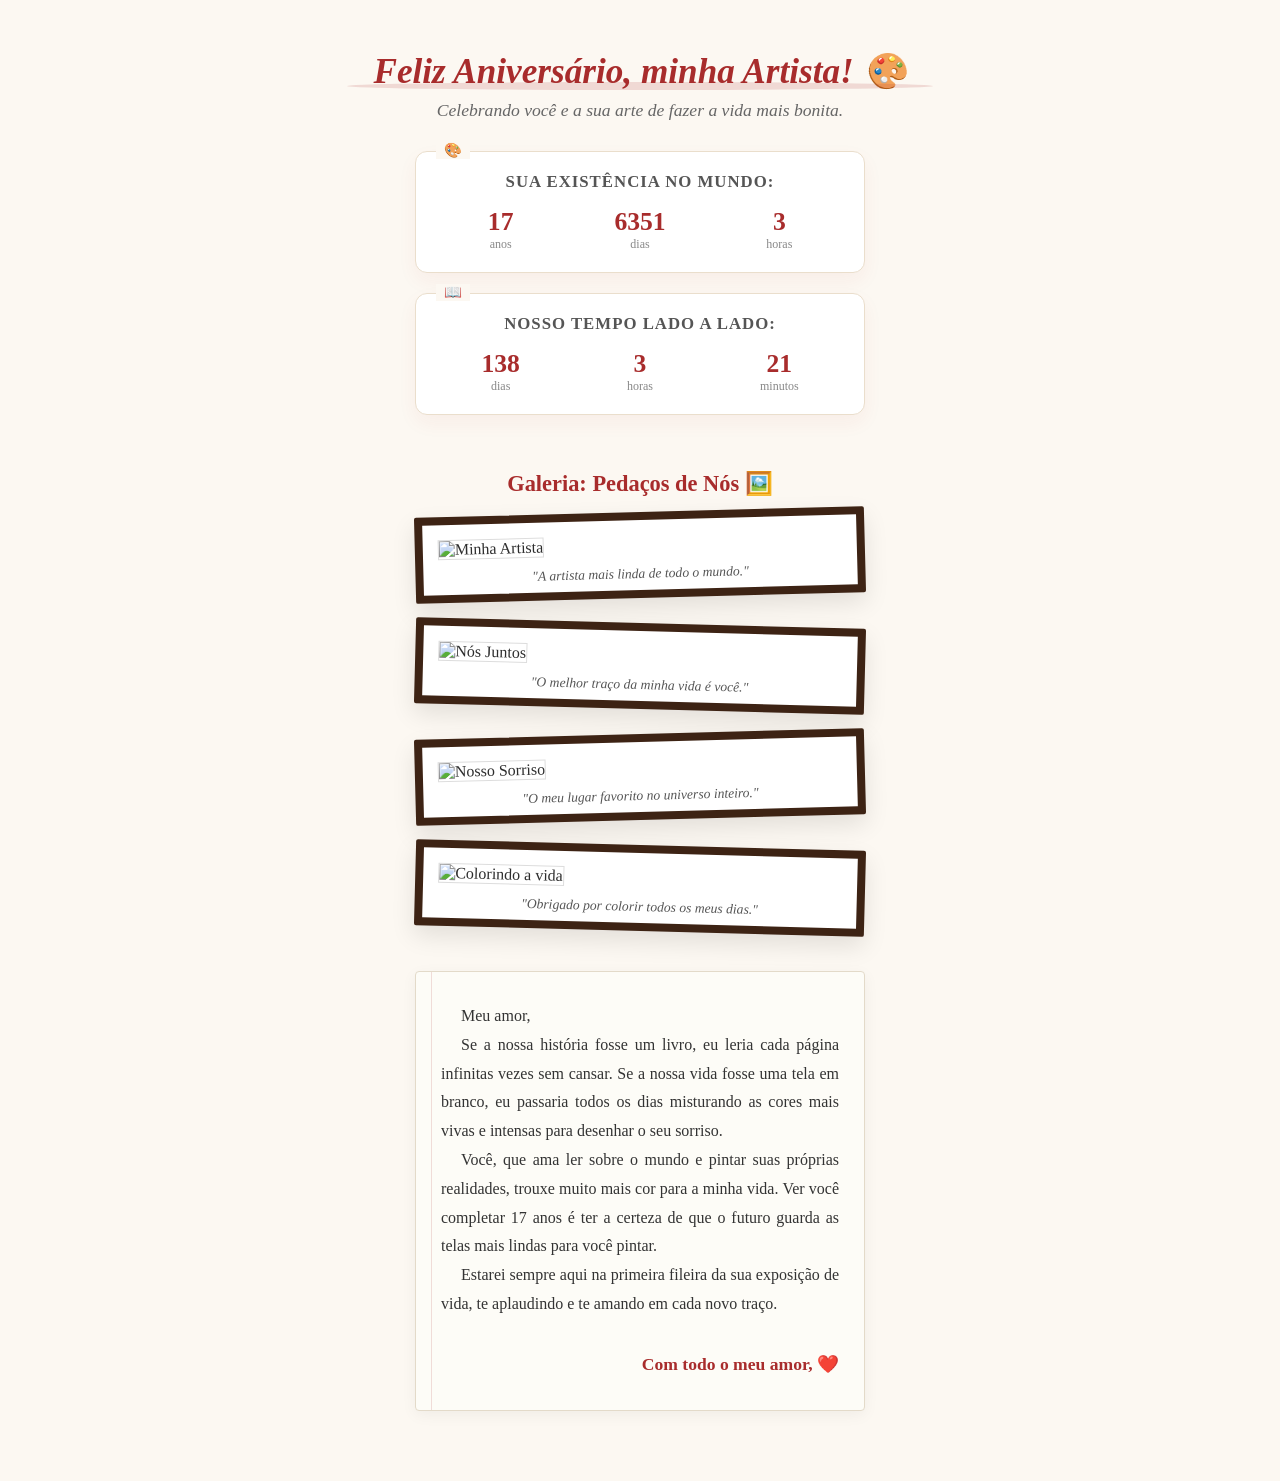
==== index.html @ 7b1e4403 "versao 00, so para base" ====
<!DOCTYPE html>
<html lang="pt-BR">
<head>
    <meta charset="UTF-8">
    <meta name="viewport" content="width=device-width, initial-scale=1.0">
    <title>Para Minha Artista Favorita ❤️</title>
    <link rel="stylesheet" href="style.css">
</head>
<body>

    <header>
        <h1>Feliz Aniversário, minha Artista! 🎨</h1>
        <p class="subtitulo">Celebrando você e a sua arte de fazer a vida mais bonita.</p>
    </header>

    <div class="painel-contadores">
        <div class="card-contador">
            <h3>Sua existência no mundo:</h3>
            <div class="valores-contador">
                <div class="unidade"><span class="numero" id="anos-vida">17</span><span class="legenda">Anos</span></div>
                <div class="unidade"><span class="numero" id="dias-vida">0</span><span class="legenda">Dias</span></div>
                <div class="unidade"><span class="numero" id="horas-vida">0</span><span class="legenda">Horas</span></div>
            </div>
        </div>

        <div class="card-contador namoro">
            <h3>Nosso tempo lado a lado:</h3>
            <div class="valores-contador">
                <div class="unidade"><span class="numero" id="tempo-namoro-dias">0</span><span class="legenda">Dias</span></div>
                <div class="unidade"><span class="numero" id="tempo-namoro-horas">0</span><span class="legenda">Horas</span></div>
                <div class="unidade"><span class="numero" id="tempo-namoro-min">0</span><span class="legenda">Minutos</span></div>
            </div>
        </div>
    </div>

    <h2 class="galeria-titulo">Galeria: Pedaços de Nós 🖼️</h2>
    <div class="exposicao">
        
        <div class="moldura">
            <img src="https://images.unsplash.com/photo-1513364776144-60967b0f800f?q=80&w=400" alt="Minha Artista">
            <div class="legenda-arte">"A artista mais linda de todo o mundo."</div>
        </div>

        <div class="moldura">
            <img src="https://images.unsplash.com/photo-1516979187457-637abb4f9353?q=80&w=400" alt="Nós Juntos">
            <div class="legenda-arte">"O melhor traço da minha vida é você."</div>
        </div>

        <div class="moldura">
            <img src="https://images.unsplash.com/photo-1494790108377-be9c29b29330?q=80&w=400" alt="Nosso Sorriso">
            <div class="legenda-arte">"O meu lugar favorito no universo inteiro."</div>
        </div>

        <div class="moldura">
            <img src="https://images.unsplash.com/photo-1460661419201-fd4cecdf8a8b?q=80&w=400" alt="Colorindo a vida">
            <div class="legenda-arte">"Obrigado por colorir todos os meus dias."</div>
        </div>

    </div>

    <div class="carta-livro">
        <p>Meu amor,</p>
        <p>Se a nossa história fosse um livro, eu leria cada página infinitas vezes sem cansar. Se a nossa vida fosse uma tela em branco, eu passaria todos os dias misturando as cores mais vivas e intensas para desenhar o seu sorriso.</p>
        <p>Você, que ama ler sobre o mundo e pintar suas próprias realidades, trouxe muito mais cor para a minha vida. Ver você completar 17 anos é ter a certeza de que o futuro guarda as telas mais lindas para você pintar.</p>
        <p>Estarei sempre aqui na primeira fileira da sua exposição de vida, te aplaudindo e te amando em cada novo traço.</p>
        <div class="assinatura">Com todo o meu amor, ❤️</div>
    </div>

    <script>
        // Defina as datas exatas
        const nascimento = new Date('2009-07-17T00:00:00');
        const inicioNamoro = new Date('2026-07-21T00:00:00'); // Data de início do namoro

        function calcularTudo() {
            const agora = new Date();

            // 1. Cálculo do tempo de vida dela
            const diferencaVidaMs = agora - nascimento;
            const anosVida = agora.getFullYear() - nascimento.getFullYear();
            const diasVida = Math.floor(diferencaVidaMs / (1000 * 60 * 60 * 24));
            const horasVida = Math.floor((diferencaVidaMs / (1000 * 60 * 60)) % 24);

            document.getElementById('anos-vida').innerText = anosVida;
            document.getElementById('dias-vida').innerText = diasVida;
            document.getElementById('horas-vida').innerText = horasVida;

            // 2. Cálculo do tempo de namoro
            const diferencaNamoroMs = agora - inicioNamoro;
            
            if (diferencaNamoroMs < 0) {
                // Se o site for aberto antes do dia 21/07, mostra contagem regressiva para o namoro começar!
                const diasFaltam = Math.ceil(Math.abs(diferencaNamoroMs) / (1000 * 60 * 60 * 24));
                document.getElementById('tempo-namoro-dias').innerText = diasFaltam;
                document.getElementById('tempo-namoro-horas').innerText = "0";
                document.getElementById('tempo-namoro-min').innerText = "0";
                document.querySelector('.card-contador.namoro h3').innerText = "Contagem para o início do Namoro: ";
            } else {
                const diasNamoro = Math.floor(diferencaNamoroMs / (1000 * 60 * 60 * 24));
                const horasNamoro = Math.floor((diferencaNamoroMs / (1000 * 60 * 60)) % 24);
                const minNamoro = Math.floor((diferencaNamoroMs / (1000 * 60)) % 60);

                document.getElementById('tempo-namoro-dias').innerText = diasNamoro;
                document.getElementById('tempo-namoro-horas').innerText = horasNamoro;
                document.getElementById('tempo-namoro-min').innerText = minNamoro;
            }
        }

        // Criador de corações flutuantes de fundo
        function criarCoracao() {
            const coracao = document.createElement('div');
            coracao.classList.add('coracao');
            coracao.innerText = Math.random() > 0.5 ? '❤️' : '🎨';
            coracao.style.left = Math.random() * 100 + 'vw';
            coracao.style.animationDuration = Math.random() * 3 + 4 + 's'; 
            coracao.style.fontSize = Math.random() * 15 + 15 + 'px'; 
            document.body.appendChild(coracao);

            setTimeout(() => {
                coracao.remove();
            }, 6000);
        }

        setInterval(calcularTudo, 1000);
        setInterval(criarCoracao, 1500);
        calcularTudo();
    </script>
</body>
</html>
---- style.css ----
:root {
    --cor-fundo: #fcf8f2; /* Tom creme, imitando papel ou tela de pintura */
    --vermelho-amor: #a82c2c; /* Vermelho escuro/elegante */
    --vermelho-claro: #f5e6e6;
    --grafite: #2d2d2d;
    --dourado-detalhe: #d4af37;
}

* {
    margin: 0;
    padding: 0;
    box-sizing: border-box;
    font-family: 'Georgia', serif; /* Estética de romance clássico */
}

body {
    background-color: var(--cor-fundo);
    color: var(--grafite);
    padding: 20px;
    display: flex;
    flex-direction: column;
    align-items: center;
    overflow-x: hidden;
}

/* Efeito de Pincelada e Título */
header {
    margin: 30px 0;
    text-align: center;
    position: relative;
}

header h1 {
    color: var(--vermelho-amor);
    font-size: 2.2rem;
    font-style: italic;
    margin-bottom: 8px;
    position: relative;
    display: inline-block;
}

header h1::after {
    content: '';
    display: block;
    width: 110%;
    height: 8px;
    background: var(--vermelho-amor);
    opacity: 0.15;
    position: absolute;
    bottom: 2px;
    left: -5%;
    border-radius: 50%;
}

.subtitulo {
    font-size: 1.1rem;
    color: #666;
    font-style: italic;
}

/* Painel de Contadores */
.painel-contadores {
    display: flex;
    flex-direction: column;
    gap: 20px;
    width: 100%;
    max-width: 450px;
    margin-bottom: 30px;
}

.card-contador {
    background: #ffffff;
    border: 1px solid #eadecc;
    border-radius: 12px;
    padding: 20px;
    box-shadow: 0 8px 20px rgba(168, 44, 44, 0.05);
    text-align: center;
    position: relative;
}

.card-contador::before {
    content: '🎨';
    position: absolute;
    top: -10px;
    left: 20px;
    background: var(--cor-fundo);
    padding: 0 8px;
    font-size: 0.9rem;
}

.card-contador.namoro::before {
    content: '📖';
}

.card-contador h3 {
    font-size: 1.05rem;
    color: #555;
    margin-bottom: 15px;
    text-transform: uppercase;
    letter-spacing: 1px;
}

.valores-contador {
    display: grid;
    grid-template-columns: repeat(3, 1fr);
    gap: 10px;
}

.unidade {
    display: flex;
    flex-direction: column;
}

.numero {
    font-size: 1.6rem;
    font-weight: bold;
    color: var(--vermelho-amor);
}

.legenda {
    font-size: 0.75rem;
    color: #888;
    text-transform: lowercase;
}

/* Galeria de Fotos - Exposição de Arte */
.galeria-titulo {
    color: var(--vermelho-amor);
    font-size: 1.4rem;
    margin: 25px 0 15px 0;
    text-align: center;
}

.exposicao {
    display: flex;
    flex-direction: column;
    gap: 25px;
    width: 100%;
    max-width: 450px;
    margin-bottom: 40px;
}

/* Moldura Estilo Quadro */
.moldura {
    background: #ffffff;
    padding: 15px 15px 35px 15px;
    border-radius: 2px;
    box-shadow: 0 10px 25px rgba(0,0,0,0.1);
    border: 8px solid #3d2314; /* Moldura simulando madeira rústica */
    position: relative;
    transition: transform 0.3s ease-in-out;
}

/* Efeito de leve rotação para parecer quadros reais pendurados */
.moldura:nth-child(odd) {
    transform: rotate(-1.5deg);
}

.moldura:nth-child(even) {
    transform: rotate(1.5deg);
}

.moldura:hover {
    transform: scale(1.03) rotate(0deg);
    z-index: 10;
}

.moldura img {
    width: 100%;
    height: 280px;
    object-fit: cover; /* Faz a foto se adaptar sem distorcer */
    border: 1px solid #ddd;
}

.moldura .legenda-arte {
    position: absolute;
    bottom: 8px;
    left: 0;
    right: 0;
    text-align: center;
    font-size: 0.85rem;
    font-style: italic;
    color: #555;
}

/* Carta Estilo Página de Livro Antigo */
.carta-livro {
    background: #fdfcf7;
    border: 1px solid #e3dac9;
    border-radius: 4px;
    padding: 30px 25px;
    max-width: 450px;
    box-shadow: 0 4px 15px rgba(0,0,0,0.05);
    line-height: 1.8;
    margin-bottom: 50px;
    position: relative;
}

.carta-livro::after {
    content: '';
    position: absolute;
    top: 0; bottom: 0; left: 15px;
    width: 1px;
    background: rgba(168, 44, 44, 0.15); /* Margem vertical de folha pautada */
}

.carta-livro p {
    text-indent: 20px;
    font-size: 1rem;
    color: #333;
    text-align: justify;
}

.assinatura {
    margin-top: 30px;
    text-align: right;
    font-weight: bold;
    color: var(--vermelho-amor);
    font-size: 1.1rem;
}

/* Elementos flutuantes de fundo */
.coracao {
    position: fixed;
    color: rgba(168, 44, 44, 0.12);
    font-size: 1.5rem;
    pointer-events: none;
    z-index: -1;
    animation: flutuar 6s infinite linear;
}

@keyframes flutuar {
    0% { transform: translateY(100vh) rotate(0deg); opacity: 0; }
    10% { opacity: 1; }
    90% { opacity: 1; }
    100% { transform: translateY(-10vh) rotate(360deg); opacity: 0; }
}
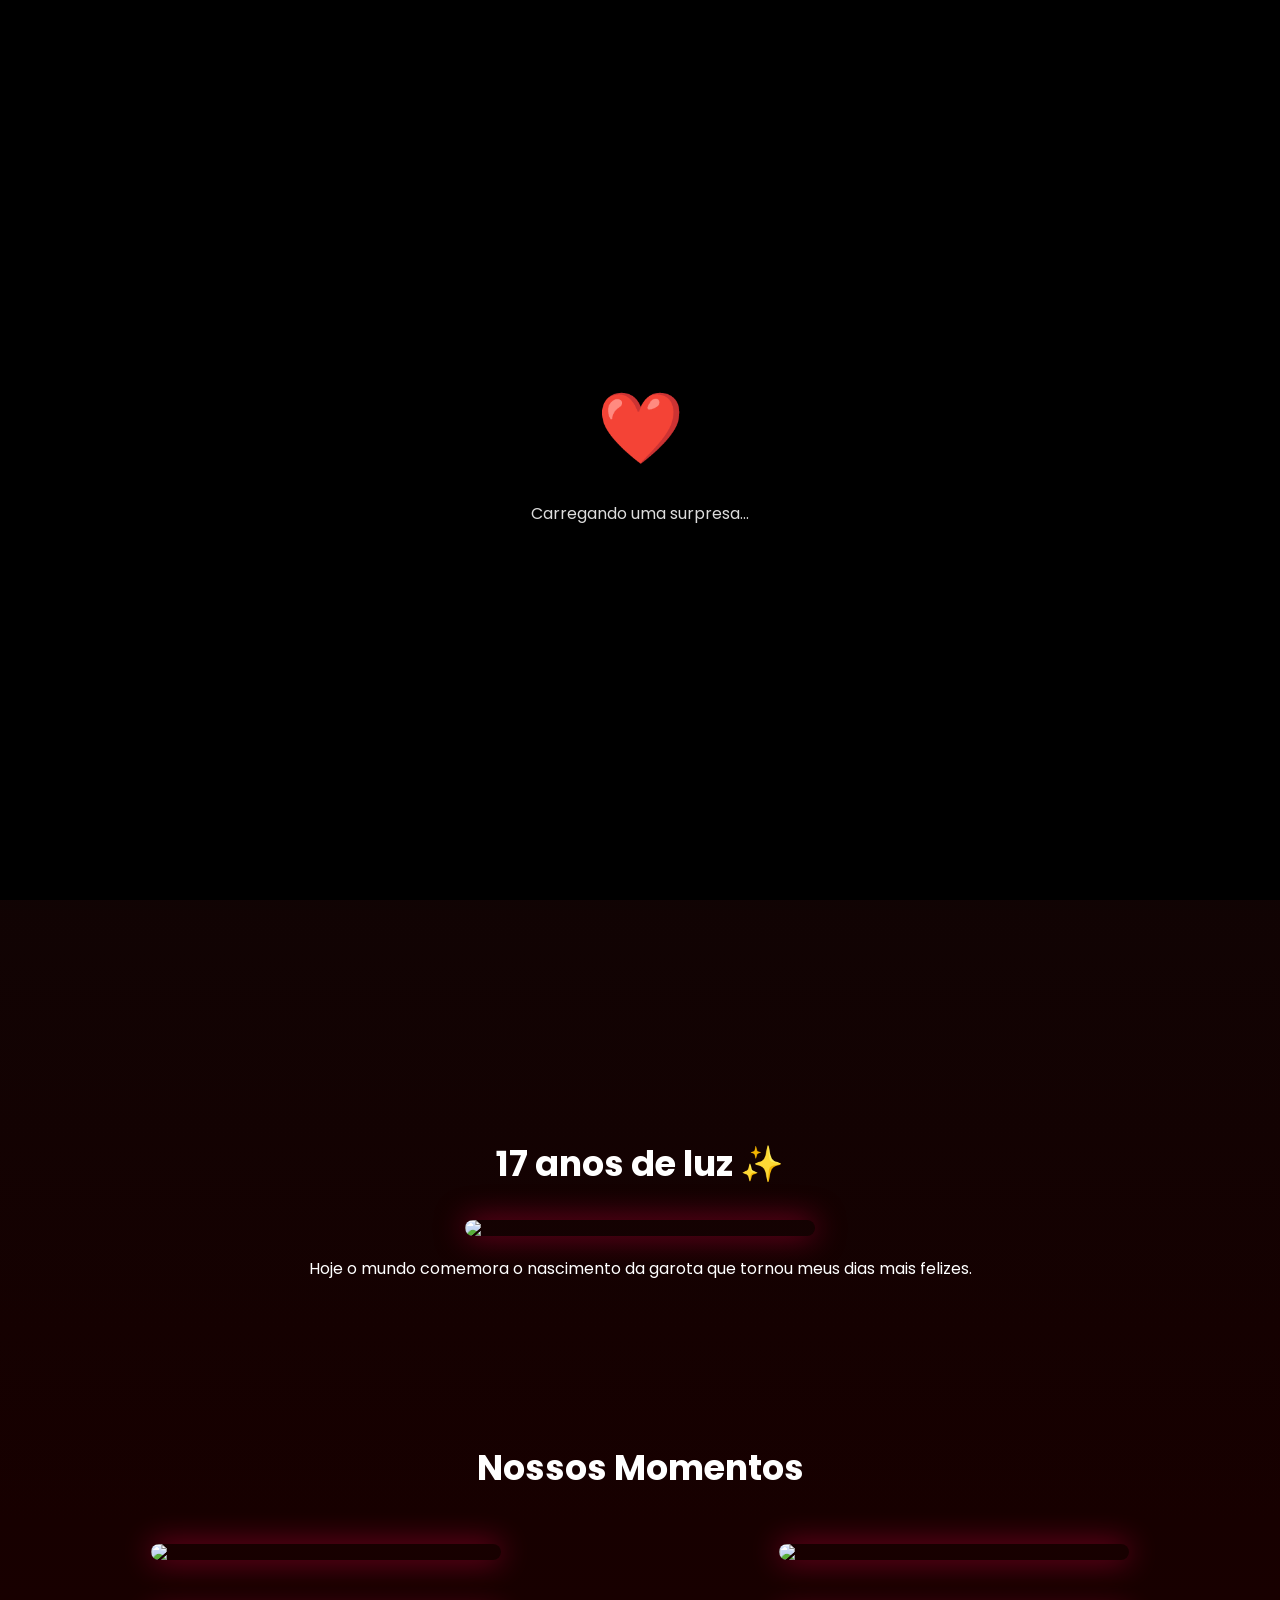
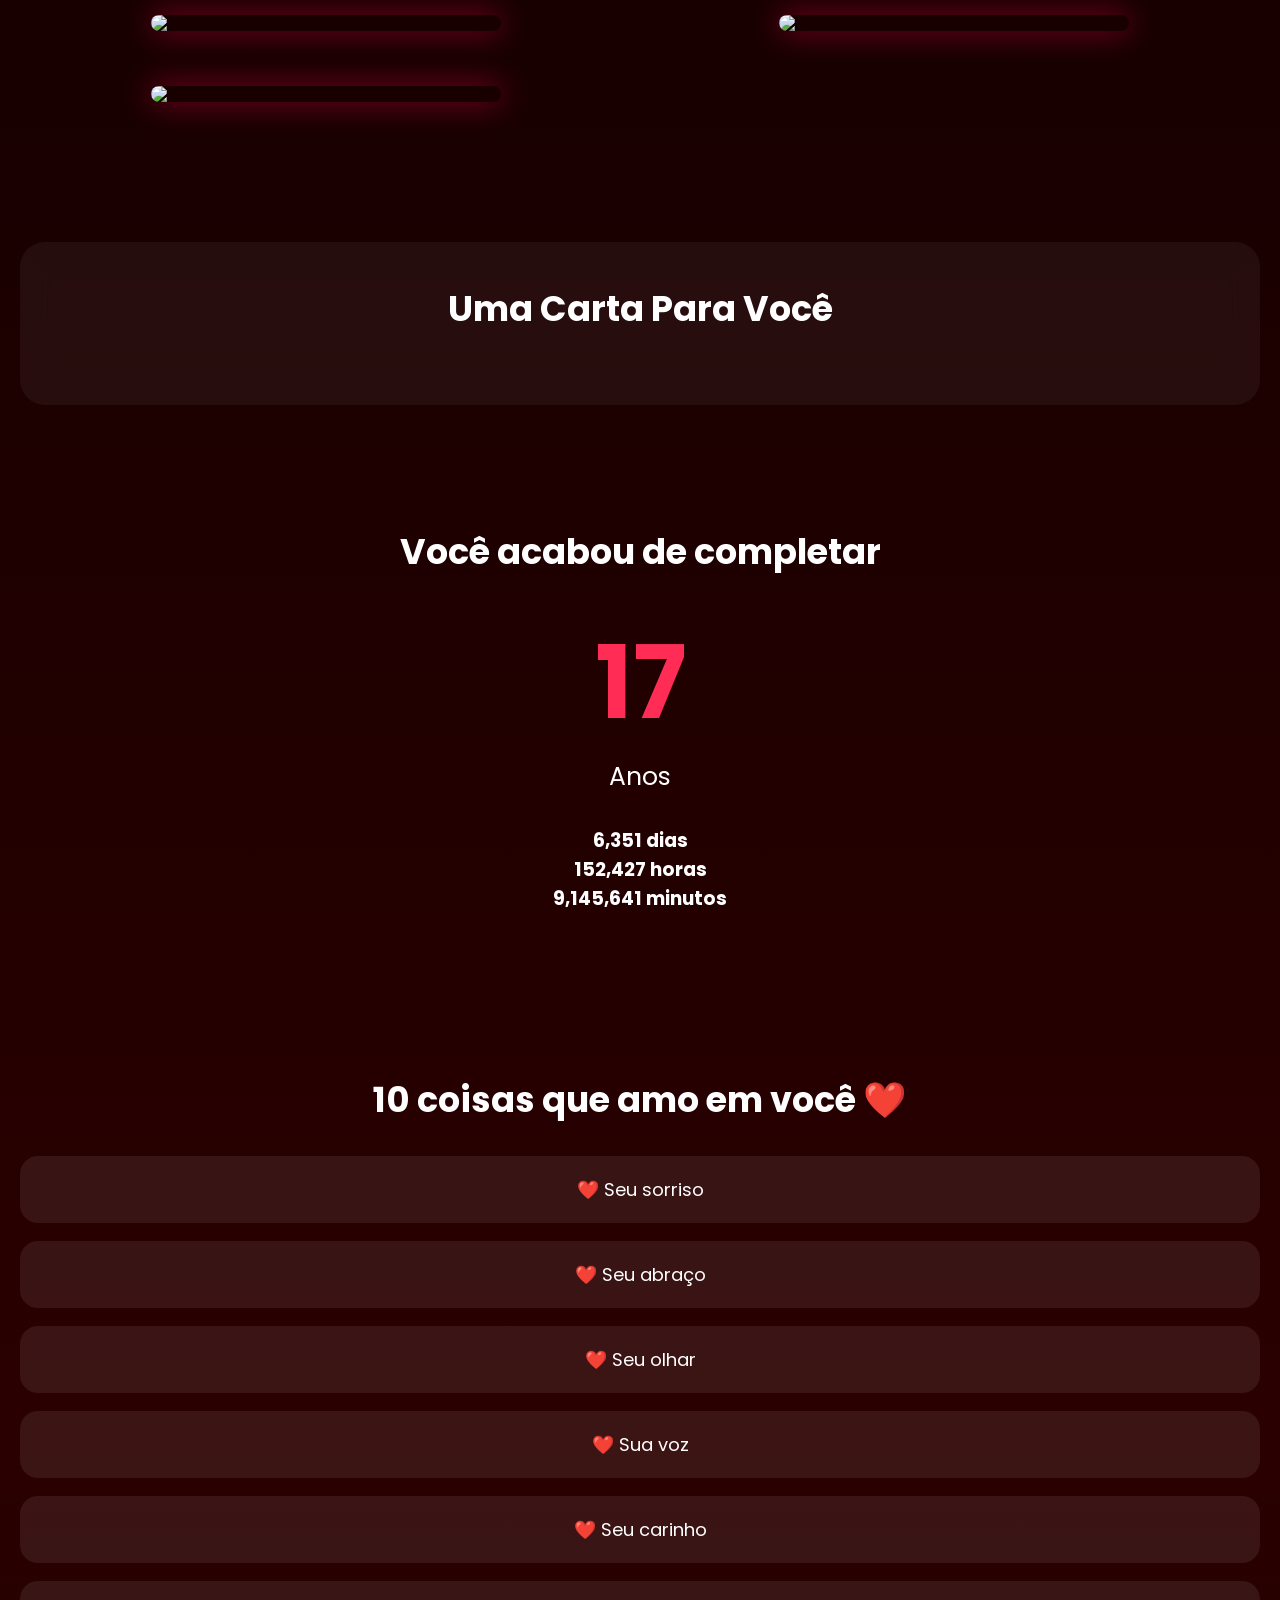
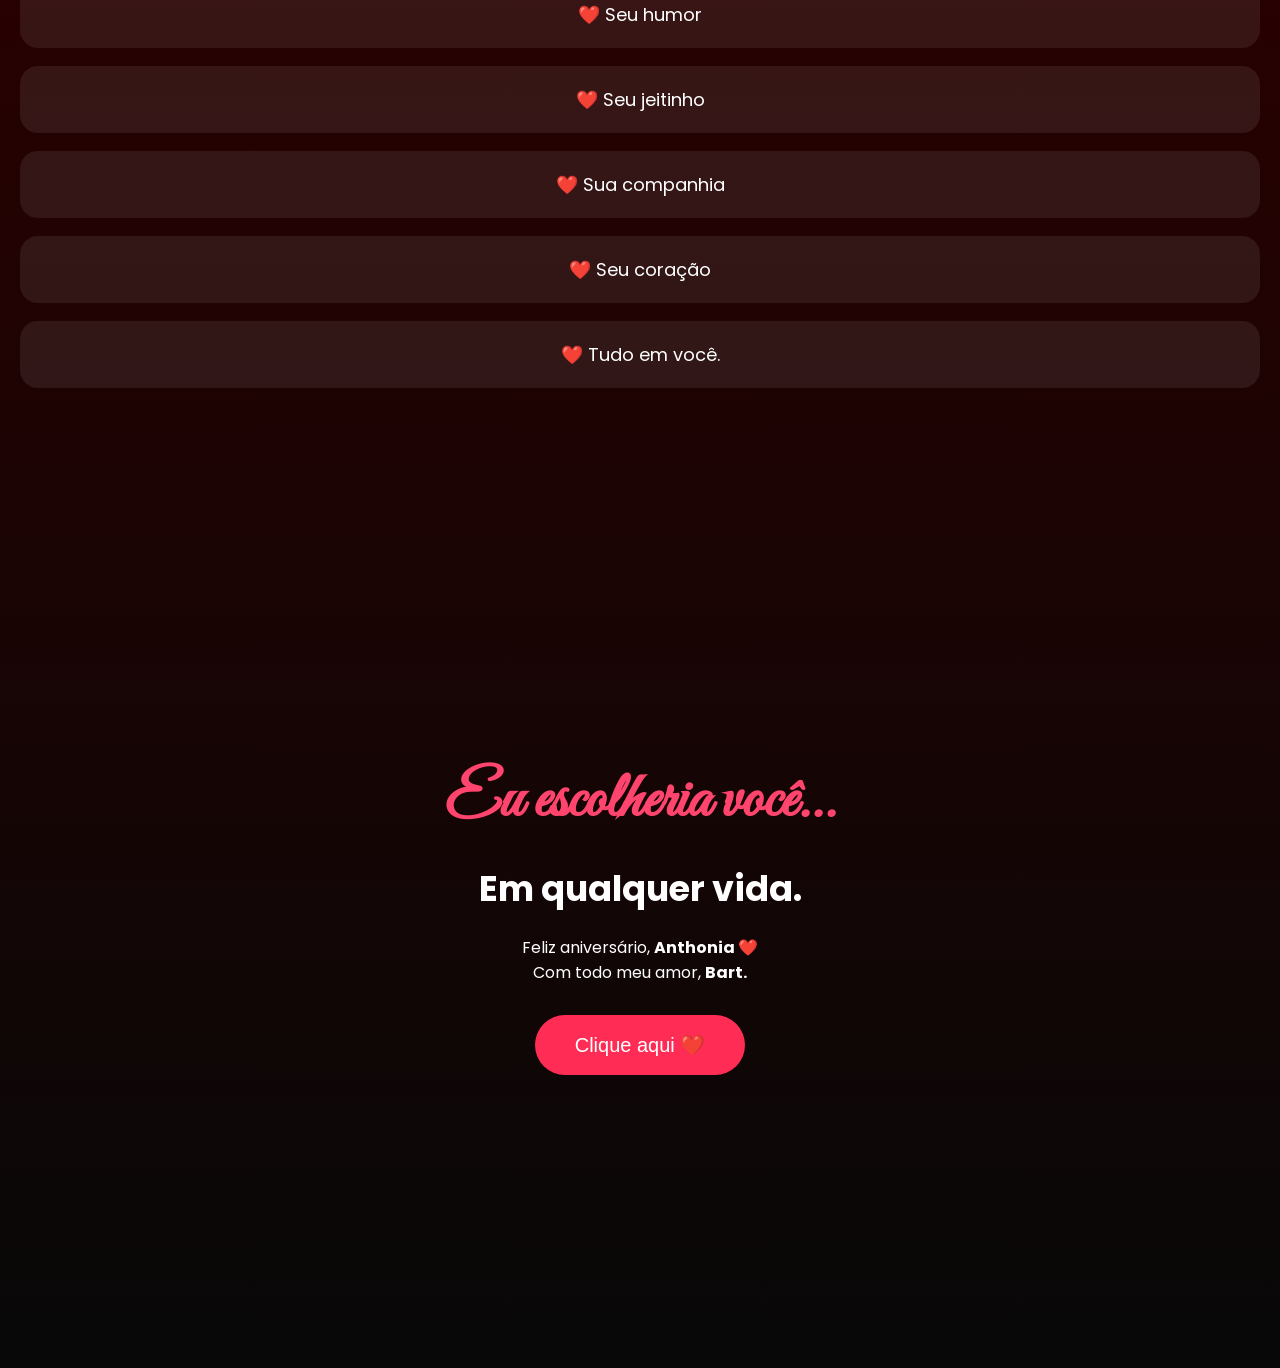
==== commit 42cf94b1: "v01 ainda vou mudar mt coisa" ====
--- a/index.html
+++ b/index.html
@@ -1,128 +1,171 @@
 <!DOCTYPE html>
 <html lang="pt-BR">
+
 <head>
-    <meta charset="UTF-8">
-    <meta name="viewport" content="width=device-width, initial-scale=1.0">
-    <title>Para Minha Artista Favorita ❤️</title>
-    <link rel="stylesheet" href="style.css">
+
+<meta charset="UTF-8">
+<meta name="viewport" content="width=device-width, initial-scale=1.0">
+
+<title>Para Anthonia ❤️</title>
+
+<link rel="stylesheet" href="style.css">
+
+<link rel="preconnect" href="https://fonts.googleapis.com">
+<link href="https://fonts.googleapis.com/css2?family=Poppins:wght@300;500;700&family=Great+Vibes&display=swap" rel="stylesheet">
+
+<script src="https://cdn.jsdelivr.net/npm/canvas-confetti@1.6.0/dist/confetti.browser.min.js"></script>
+
 </head>
+
 <body>
 
-    <header>
-        <h1>Feliz Aniversário, minha Artista! 🎨</h1>
-        <p class="subtitulo">Celebrando você e a sua arte de fazer a vida mais bonita.</p>
-    </header>
+<div id="loading">
 
-    <div class="painel-contadores">
-        <div class="card-contador">
-            <h3>Sua existência no mundo:</h3>
-            <div class="valores-contador">
-                <div class="unidade"><span class="numero" id="anos-vida">17</span><span class="legenda">Anos</span></div>
-                <div class="unidade"><span class="numero" id="dias-vida">0</span><span class="legenda">Dias</span></div>
-                <div class="unidade"><span class="numero" id="horas-vida">0</span><span class="legenda">Horas</span></div>
-            </div>
-        </div>
+<h1>❤️</h1>
 
-        <div class="card-contador namoro">
-            <h3>Nosso tempo lado a lado:</h3>
-            <div class="valores-contador">
-                <div class="unidade"><span class="numero" id="tempo-namoro-dias">0</span><span class="legenda">Dias</span></div>
-                <div class="unidade"><span class="numero" id="tempo-namoro-horas">0</span><span class="legenda">Horas</span></div>
-                <div class="unidade"><span class="numero" id="tempo-namoro-min">0</span><span class="legenda">Minutos</span></div>
-            </div>
-        </div>
-    </div>
+<p>Carregando uma surpresa...</p>
 
-    <h2 class="galeria-titulo">Galeria: Pedaços de Nós 🖼️</h2>
-    <div class="exposicao">
-        
-        <div class="moldura">
-            <img src="https://images.unsplash.com/photo-1513364776144-60967b0f800f?q=80&w=400" alt="Minha Artista">
-            <div class="legenda-arte">"A artista mais linda de todo o mundo."</div>
-        </div>
+</div>
 
-        <div class="moldura">
-            <img src="https://images.unsplash.com/photo-1516979187457-637abb4f9353?q=80&w=400" alt="Nós Juntos">
-            <div class="legenda-arte">"O melhor traço da minha vida é você."</div>
-        </div>
+<canvas id="hearts"></canvas>
 
-        <div class="moldura">
-            <img src="https://images.unsplash.com/photo-1494790108377-be9c29b29330?q=80&w=400" alt="Nosso Sorriso">
-            <div class="legenda-arte">"O meu lugar favorito no universo inteiro."</div>
-        </div>
+<section class="hero">
 
-        <div class="moldura">
-            <img src="https://images.unsplash.com/photo-1460661419201-fd4cecdf8a8b?q=80&w=400" alt="Colorindo a vida">
-            <div class="legenda-arte">"Obrigado por colorir todos os meus dias."</div>
-        </div>
+<h2>Para a garota mais incrível...</h2>
 
-    </div>
+<h1>Anthonia</h1>
 
-    <div class="carta-livro">
-        <p>Meu amor,</p>
-        <p>Se a nossa história fosse um livro, eu leria cada página infinitas vezes sem cansar. Se a nossa vida fosse uma tela em branco, eu passaria todos os dias misturando as cores mais vivas e intensas para desenhar o seu sorriso.</p>
-        <p>Você, que ama ler sobre o mundo e pintar suas próprias realidades, trouxe muito mais cor para a minha vida. Ver você completar 17 anos é ter a certeza de que o futuro guarda as telas mais lindas para você pintar.</p>
-        <p>Estarei sempre aqui na primeira fileira da sua exposição de vida, te aplaudindo e te amando em cada novo traço.</p>
-        <div class="assinatura">Com todo o meu amor, ❤️</div>
-    </div>
+<p>Feliz Aniversário ❤️</p>
 
-    <script>
-        // Defina as datas exatas
-        const nascimento = new Date('2009-07-17T00:00:00');
-        const inicioNamoro = new Date('2026-07-21T00:00:00'); // Data de início do namoro
+<a href="#inicio" class="btn">Começar</a>
 
-        function calcularTudo() {
-            const agora = new Date();
+</section>
 
-            // 1. Cálculo do tempo de vida dela
-            const diferencaVidaMs = agora - nascimento;
-            const anosVida = agora.getFullYear() - nascimento.getFullYear();
-            const diasVida = Math.floor(diferencaVidaMs / (1000 * 60 * 60 * 24));
-            const horasVida = Math.floor((diferencaVidaMs / (1000 * 60 * 60)) % 24);
+<section id="inicio">
 
-            document.getElementById('anos-vida').innerText = anosVida;
-            document.getElementById('dias-vida').innerText = diasVida;
-            document.getElementById('horas-vida').innerText = horasVida;
+<h2>17 anos de luz ✨</h2>
 
-            // 2. Cálculo do tempo de namoro
-            const diferencaNamoroMs = agora - inicioNamoro;
-            
-            if (diferencaNamoroMs < 0) {
-                // Se o site for aberto antes do dia 21/07, mostra contagem regressiva para o namoro começar!
-                const diasFaltam = Math.ceil(Math.abs(diferencaNamoroMs) / (1000 * 60 * 60 * 24));
-                document.getElementById('tempo-namoro-dias').innerText = diasFaltam;
-                document.getElementById('tempo-namoro-horas').innerText = "0";
-                document.getElementById('tempo-namoro-min').innerText = "0";
-                document.querySelector('.card-contador.namoro h3').innerText = "Contagem para o início do Namoro: ";
-            } else {
-                const diasNamoro = Math.floor(diferencaNamoroMs / (1000 * 60 * 60 * 24));
-                const horasNamoro = Math.floor((diferencaNamoroMs / (1000 * 60 * 60)) % 24);
-                const minNamoro = Math.floor((diferencaNamoroMs / (1000 * 60)) % 60);
+<img src="img/foto1.jpg">
 
-                document.getElementById('tempo-namoro-dias').innerText = diasNamoro;
-                document.getElementById('tempo-namoro-horas').innerText = horasNamoro;
-                document.getElementById('tempo-namoro-min').innerText = minNamoro;
-            }
-        }
+<p>
+Hoje o mundo comemora o nascimento da garota que tornou
+meus dias mais felizes.
+</p>
 
-        // Criador de corações flutuantes de fundo
-        function criarCoracao() {
-            const coracao = document.createElement('div');
-            coracao.classList.add('coracao');
-            coracao.innerText = Math.random() > 0.5 ? '❤️' : '🎨';
-            coracao.style.left = Math.random() * 100 + 'vw';
-            coracao.style.animationDuration = Math.random() * 3 + 4 + 's'; 
-            coracao.style.fontSize = Math.random() * 15 + 15 + 'px'; 
-            document.body.appendChild(coracao);
+</section>
 
-            setTimeout(() => {
-                coracao.remove();
-            }, 6000);
-        }
+<section class="galeria">
 
-        setInterval(calcularTudo, 1000);
-        setInterval(criarCoracao, 1500);
-        calcularTudo();
-    </script>
+<h2>Nossos Momentos</h2>
+
+<div class="fotos">
+
+<img src="img/foto1.jpg">
+
+<img src="img/foto2.jpg">
+
+<img src="img/foto3.jpg">
+
+<img src="img/foto4.jpg">
+
+<img src="img/foto5.jpg">
+
+</div>
+
+</section>
+
+<section class="carta">
+
+<h2>Uma Carta Para Você</h2>
+
+<p id="typing"></p>
+
+</section>
+
+<section class="contador">
+
+<h2>Você acabou de completar</h2>
+
+<div class="idade">
+
+<span>17</span>
+
+<p>Anos</p>
+
+</div>
+
+<div id="tempo"></div>
+
+</section>
+
+<section class="amor">
+
+<h2>10 coisas que amo em você ❤️</h2>
+
+<div class="cards">
+
+<div>❤️ Seu sorriso</div>
+
+<div>❤️ Seu abraço</div>
+
+<div>❤️ Seu olhar</div>
+
+<div>❤️ Sua voz</div>
+
+<div>❤️ Seu carinho</div>
+
+<div>❤️ Seu humor</div>
+
+<div>❤️ Seu jeitinho</div>
+
+<div>❤️ Sua companhia</div>
+
+<div>❤️ Seu coração</div>
+
+<div>❤️ Tudo em você.</div>
+
+</div>
+
+</section>
+
+<section class="final">
+
+<h1>Eu escolheria você...</h1>
+
+<h2>Em qualquer vida.</h2>
+
+<p>
+
+Feliz aniversário,
+
+<strong>Anthonia ❤️</strong>
+
+</p>
+
+<p>
+
+Com todo meu amor,
+
+<strong>Bart.</strong>
+
+</p>
+
+<button id="surpresa">
+
+Clique aqui ❤️
+
+</button>
+
+</section>
+
+<audio id="music" controls>
+
+<source src="audio/musica.mp3" type="audio/mpeg">
+
+</audio>
+
+<script src="script.js"></script>
+
 </body>
+
 </html>
--- a/style.css
+++ b/style.css
@@ -1,237 +1,442 @@
-:root {
-    --cor-fundo: #fcf8f2; /* Tom creme, imitando papel ou tela de pintura */
-    --vermelho-amor: #a82c2c; /* Vermelho escuro/elegante */
-    --vermelho-claro: #f5e6e6;
-    --grafite: #2d2d2d;
-    --dourado-detalhe: #d4af37;
-}
-
-* {
-    margin: 0;
-    padding: 0;
-    box-sizing: border-box;
-    font-family: 'Georgia', serif; /* Estética de romance clássico */
-}
-
-body {
-    background-color: var(--cor-fundo);
-    color: var(--grafite);
-    padding: 20px;
-    display: flex;
-    flex-direction: column;
-    align-items: center;
-    overflow-x: hidden;
-}
-
-/* Efeito de Pincelada e Título */
-header {
-    margin: 30px 0;
-    text-align: center;
-    position: relative;
-}
-
-header h1 {
-    color: var(--vermelho-amor);
-    font-size: 2.2rem;
-    font-style: italic;
-    margin-bottom: 8px;
-    position: relative;
-    display: inline-block;
-}
-
-header h1::after {
-    content: '';
-    display: block;
-    width: 110%;
-    height: 8px;
-    background: var(--vermelho-amor);
-    opacity: 0.15;
-    position: absolute;
-    bottom: 2px;
-    left: -5%;
-    border-radius: 50%;
-}
-
-.subtitulo {
-    font-size: 1.1rem;
-    color: #666;
-    font-style: italic;
-}
-
-/* Painel de Contadores */
-.painel-contadores {
-    display: flex;
-    flex-direction: column;
-    gap: 20px;
-    width: 100%;
-    max-width: 450px;
-    margin-bottom: 30px;
-}
-
-.card-contador {
-    background: #ffffff;
-    border: 1px solid #eadecc;
-    border-radius: 12px;
-    padding: 20px;
-    box-shadow: 0 8px 20px rgba(168, 44, 44, 0.05);
-    text-align: center;
-    position: relative;
-}
-
-.card-contador::before {
-    content: '🎨';
-    position: absolute;
-    top: -10px;
-    left: 20px;
-    background: var(--cor-fundo);
-    padding: 0 8px;
-    font-size: 0.9rem;
-}
-
-.card-contador.namoro::before {
-    content: '📖';
-}
-
-.card-contador h3 {
-    font-size: 1.05rem;
-    color: #555;
-    margin-bottom: 15px;
-    text-transform: uppercase;
-    letter-spacing: 1px;
-}
-
-.valores-contador {
-    display: grid;
-    grid-template-columns: repeat(3, 1fr);
-    gap: 10px;
-}
-
-.unidade {
-    display: flex;
-    flex-direction: column;
-}
-
-.numero {
-    font-size: 1.6rem;
-    font-weight: bold;
-    color: var(--vermelho-amor);
-}
-
-.legenda {
-    font-size: 0.75rem;
-    color: #888;
-    text-transform: lowercase;
-}
-
-/* Galeria de Fotos - Exposição de Arte */
-.galeria-titulo {
-    color: var(--vermelho-amor);
-    font-size: 1.4rem;
-    margin: 25px 0 15px 0;
-    text-align: center;
-}
-
-.exposicao {
-    display: flex;
-    flex-direction: column;
-    gap: 25px;
-    width: 100%;
-    max-width: 450px;
-    margin-bottom: 40px;
-}
-
-/* Moldura Estilo Quadro */
-.moldura {
-    background: #ffffff;
-    padding: 15px 15px 35px 15px;
-    border-radius: 2px;
-    box-shadow: 0 10px 25px rgba(0,0,0,0.1);
-    border: 8px solid #3d2314; /* Moldura simulando madeira rústica */
-    position: relative;
-    transition: transform 0.3s ease-in-out;
-}
-
-/* Efeito de leve rotação para parecer quadros reais pendurados */
-.moldura:nth-child(odd) {
-    transform: rotate(-1.5deg);
-}
-
-.moldura:nth-child(even) {
-    transform: rotate(1.5deg);
-}
-
-.moldura:hover {
-    transform: scale(1.03) rotate(0deg);
-    z-index: 10;
-}
-
-.moldura img {
-    width: 100%;
-    height: 280px;
-    object-fit: cover; /* Faz a foto se adaptar sem distorcer */
-    border: 1px solid #ddd;
-}
-
-.moldura .legenda-arte {
-    position: absolute;
-    bottom: 8px;
-    left: 0;
-    right: 0;
-    text-align: center;
-    font-size: 0.85rem;
-    font-style: italic;
-    color: #555;
-}
-
-/* Carta Estilo Página de Livro Antigo */
-.carta-livro {
-    background: #fdfcf7;
-    border: 1px solid #e3dac9;
-    border-radius: 4px;
-    padding: 30px 25px;
-    max-width: 450px;
-    box-shadow: 0 4px 15px rgba(0,0,0,0.05);
-    line-height: 1.8;
-    margin-bottom: 50px;
-    position: relative;
-}
-
-.carta-livro::after {
-    content: '';
-    position: absolute;
-    top: 0; bottom: 0; left: 15px;
-    width: 1px;
-    background: rgba(168, 44, 44, 0.15); /* Margem vertical de folha pautada */
-}
-
-.carta-livro p {
-    text-indent: 20px;
-    font-size: 1rem;
-    color: #333;
-    text-align: justify;
-}
-
-.assinatura {
-    margin-top: 30px;
-    text-align: right;
-    font-weight: bold;
-    color: var(--vermelho-amor);
-    font-size: 1.1rem;
-}
-
-/* Elementos flutuantes de fundo */
-.coracao {
-    position: fixed;
-    color: rgba(168, 44, 44, 0.12);
-    font-size: 1.5rem;
-    pointer-events: none;
-    z-index: -1;
-    animation: flutuar 6s infinite linear;
-}
-
-@keyframes flutuar {
-    0% { transform: translateY(100vh) rotate(0deg); opacity: 0; }
-    10% { opacity: 1; }
-    90% { opacity: 1; }
-    100% { transform: translateY(-10vh) rotate(360deg); opacity: 0; }
+/* ===========================
+   RESET
+=========================== */
+
+*{
+    margin:0;
+    padding:0;
+    box-sizing:border-box;
+    scroll-behavior:smooth;
+}
+
+body{
+    font-family:'Poppins',sans-serif;
+    background:linear-gradient(180deg,#080808,#170000,#2b0000,#080808);
+    color:white;
+    overflow-x:hidden;
+}
+
+/* Barra de rolagem */
+
+::-webkit-scrollbar{
+    width:8px;
+}
+
+::-webkit-scrollbar-thumb{
+    background:#ff2d55;
+    border-radius:20px;
+}
+
+/* ===========================
+LOADING
+=========================== */
+
+#loading{
+    position:fixed;
+    width:100%;
+    height:100%;
+    background:black;
+    display:flex;
+    justify-content:center;
+    align-items:center;
+    flex-direction:column;
+    z-index:999;
+}
+
+#loading h1{
+    font-size:70px;
+    animation:pulse 1.5s infinite;
+}
+
+#loading p{
+    margin-top:20px;
+    color:#ddd;
+}
+
+@keyframes pulse{
+
+0%{transform:scale(1);}
+50%{transform:scale(1.2);}
+100%{transform:scale(1);}
+
+}
+
+/* ===========================
+HERO
+=========================== */
+
+.hero{
+
+height:100vh;
+
+display:flex;
+
+justify-content:center;
+
+align-items:center;
+
+flex-direction:column;
+
+text-align:center;
+
+padding:20px;
+
+background:url("https://images.unsplash.com/photo-1516589178581-6cd7833ae3b2?auto=format&fit=crop&w=1200&q=80");
+
+background-size:cover;
+
+background-position:center;
+
+}
+
+.hero h2{
+
+font-weight:300;
+
+font-size:22px;
+
+}
+
+.hero h1{
+
+font-family:'Great Vibes',cursive;
+
+font-size:72px;
+
+margin:20px 0;
+
+color:#ff456d;
+
+text-shadow:0 0 25px red;
+
+}
+
+.hero p{
+
+font-size:22px;
+
+margin-bottom:35px;
+
+}
+
+.btn{
+
+background:#ff2d55;
+
+padding:15px 35px;
+
+border-radius:40px;
+
+text-decoration:none;
+
+color:white;
+
+font-weight:bold;
+
+transition:.3s;
+
+}
+
+.btn:hover{
+
+transform:scale(1.08);
+
+background:#ff5577;
+
+}
+
+/* ===========================
+SEÇÕES
+=========================== */
+
+section{
+
+padding:80px 20px;
+
+text-align:center;
+
+}
+
+section h2{
+
+font-size:35px;
+
+margin-bottom:30px;
+
+}
+
+/* ===========================
+IMAGEM
+=========================== */
+
+section img{
+
+width:90%;
+
+max-width:350px;
+
+border-radius:20px;
+
+margin:20px auto;
+
+display:block;
+
+box-shadow:0 0 30px rgba(255,0,80,.5);
+
+}
+
+/* ===========================
+GALERIA
+=========================== */
+
+.fotos{
+
+display:grid;
+
+grid-template-columns:1fr 1fr;
+
+gap:15px;
+
+}
+
+.fotos img{
+
+transition:.4s;
+
+cursor:pointer;
+
+}
+
+.fotos img:hover{
+
+transform:scale(1.08);
+
+}
+
+/* ===========================
+CARTA
+=========================== */
+
+.carta{
+
+background:rgba(255,255,255,.05);
+
+backdrop-filter:blur(15px);
+
+margin:40px 20px;
+
+border-radius:25px;
+
+padding:40px;
+
+}
+
+#typing{
+
+font-size:20px;
+
+line-height:40px;
+
+}
+
+/* ===========================
+CARDS
+=========================== */
+
+.cards{
+
+display:grid;
+
+grid-template-columns:1fr;
+
+gap:18px;
+
+margin-top:30px;
+
+}
+
+.cards div{
+
+background:rgba(255,255,255,.08);
+
+padding:20px;
+
+border-radius:18px;
+
+transition:.3s;
+
+font-size:18px;
+
+}
+
+.cards div:hover{
+
+transform:translateY(-6px);
+
+background:#ff2d55;
+
+}
+
+/* ===========================
+CONTADOR
+=========================== */
+
+.idade span{
+
+font-size:100px;
+
+font-weight:bold;
+
+color:#ff2d55;
+
+}
+
+.idade p{
+
+font-size:25px;
+
+margin-bottom:30px;
+
+}
+
+/* ===========================
+FINAL
+=========================== */
+
+.final{
+
+height:100vh;
+
+display:flex;
+
+justify-content:center;
+
+align-items:center;
+
+flex-direction:column;
+
+}
+
+.final h1{
+
+font-family:'Great Vibes';
+
+font-size:65px;
+
+color:#ff456d;
+
+}
+
+.final h2{
+
+margin:20px;
+
+}
+
+.final button{
+
+margin-top:30px;
+
+padding:18px 40px;
+
+font-size:20px;
+
+background:#ff2d55;
+
+border:none;
+
+border-radius:40px;
+
+color:white;
+
+cursor:pointer;
+
+transition:.3s;
+
+}
+
+.final button:hover{
+
+transform:scale(1.1);
+
+}
+
+/* ===========================
+MÚSICA
+=========================== */
+
+audio{
+
+position:fixed;
+
+bottom:15px;
+
+right:15px;
+
+width:260px;
+
+opacity:.7;
+
+}
+
+/* ===========================
+RESPONSIVO
+=========================== */
+
+@media(max-width:600px){
+
+.hero h1{
+
+font-size:55px;
+
+}
+
+section h2{
+
+font-size:28px;
+
+}
+
+.final h1{
+
+font-size:50px;
+
+}
+
+.cards{
+
+gap:12px;
+
+}
+
+}
+
+
+/* =============================
+   CORAÇÕES
+============================= */
+
+@keyframes cair {
+
+    0%{
+        transform:translateY(-100px) rotate(0deg);
+        opacity:1;
+    }
+
+    100%{
+        transform:translateY(120vh) rotate(360deg);
+        opacity:0;
+    }
+
+}
+
+/* =============================
+   ZOOM DAS FOTOS
+============================= */
+
+.zoom{
+    transform:scale(1.8)!important;
+    z-index:999;
+    position:relative;
+    transition:.4s;
 }
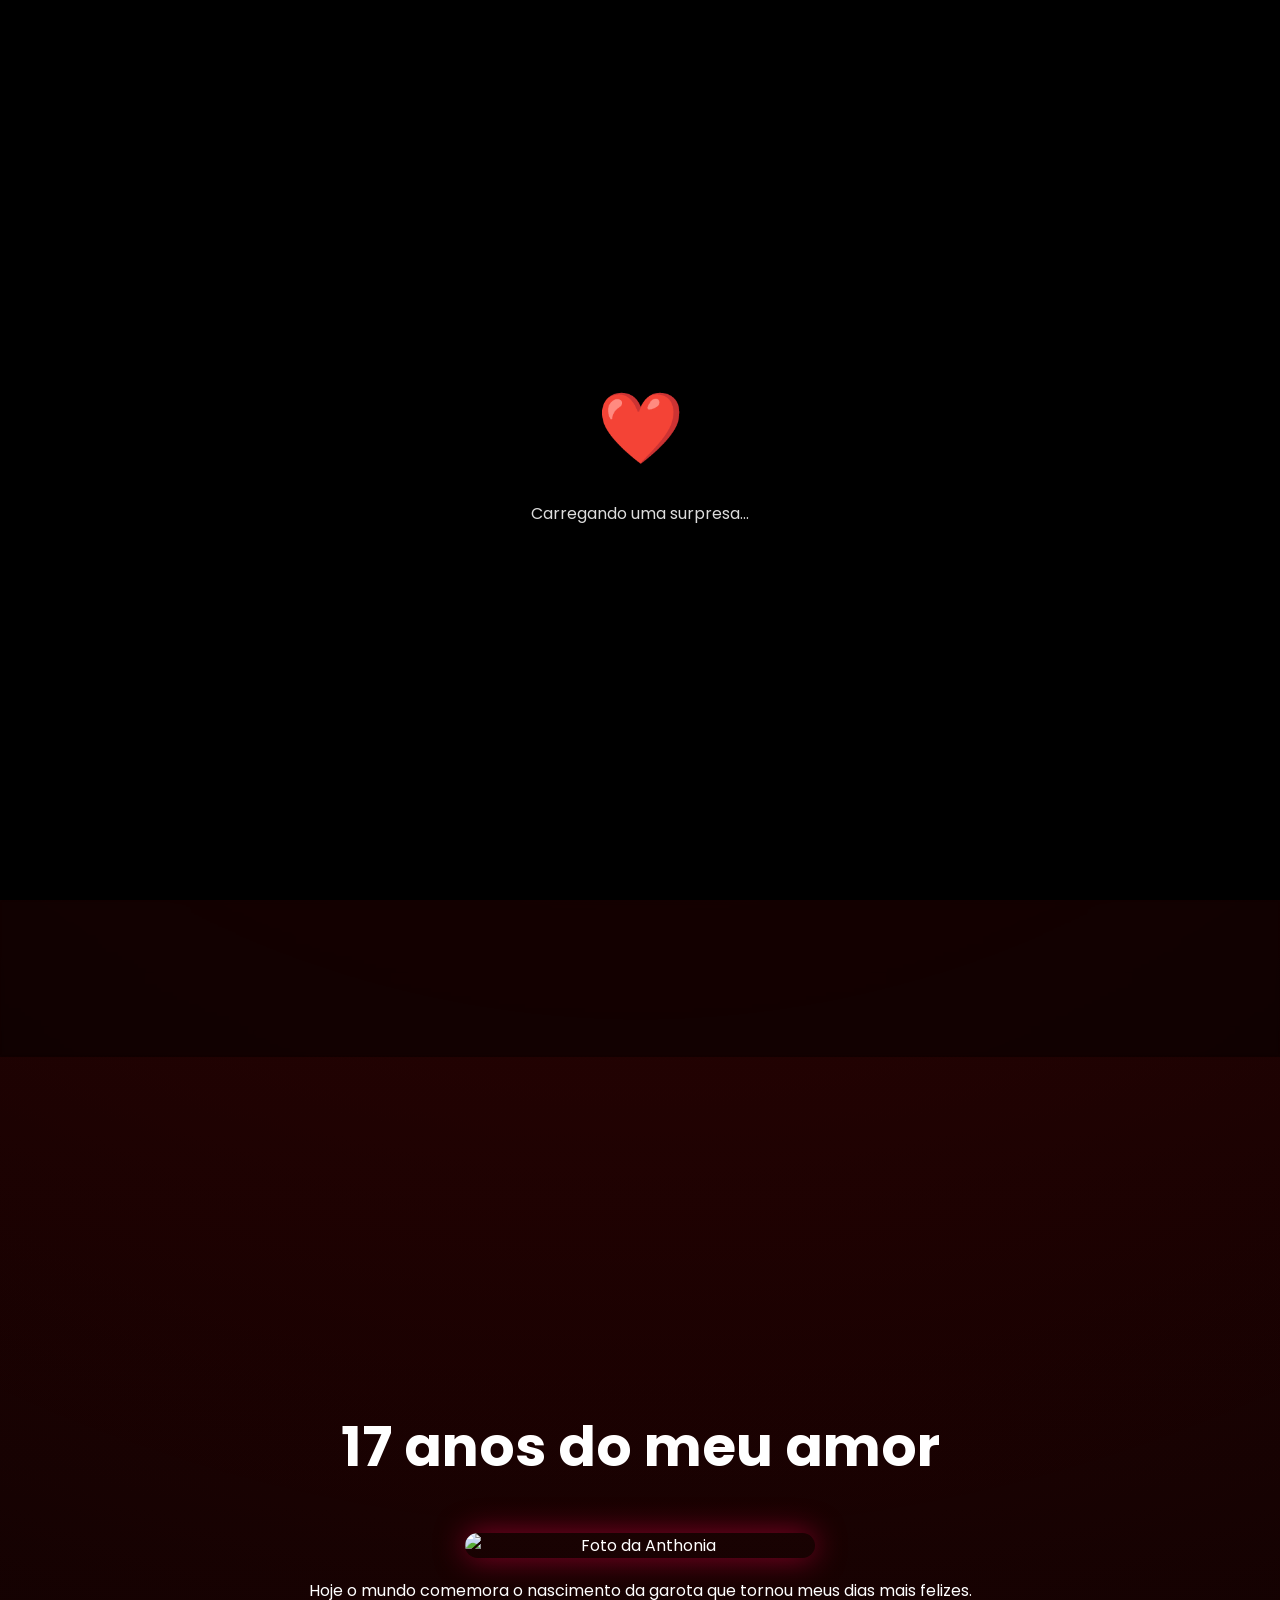
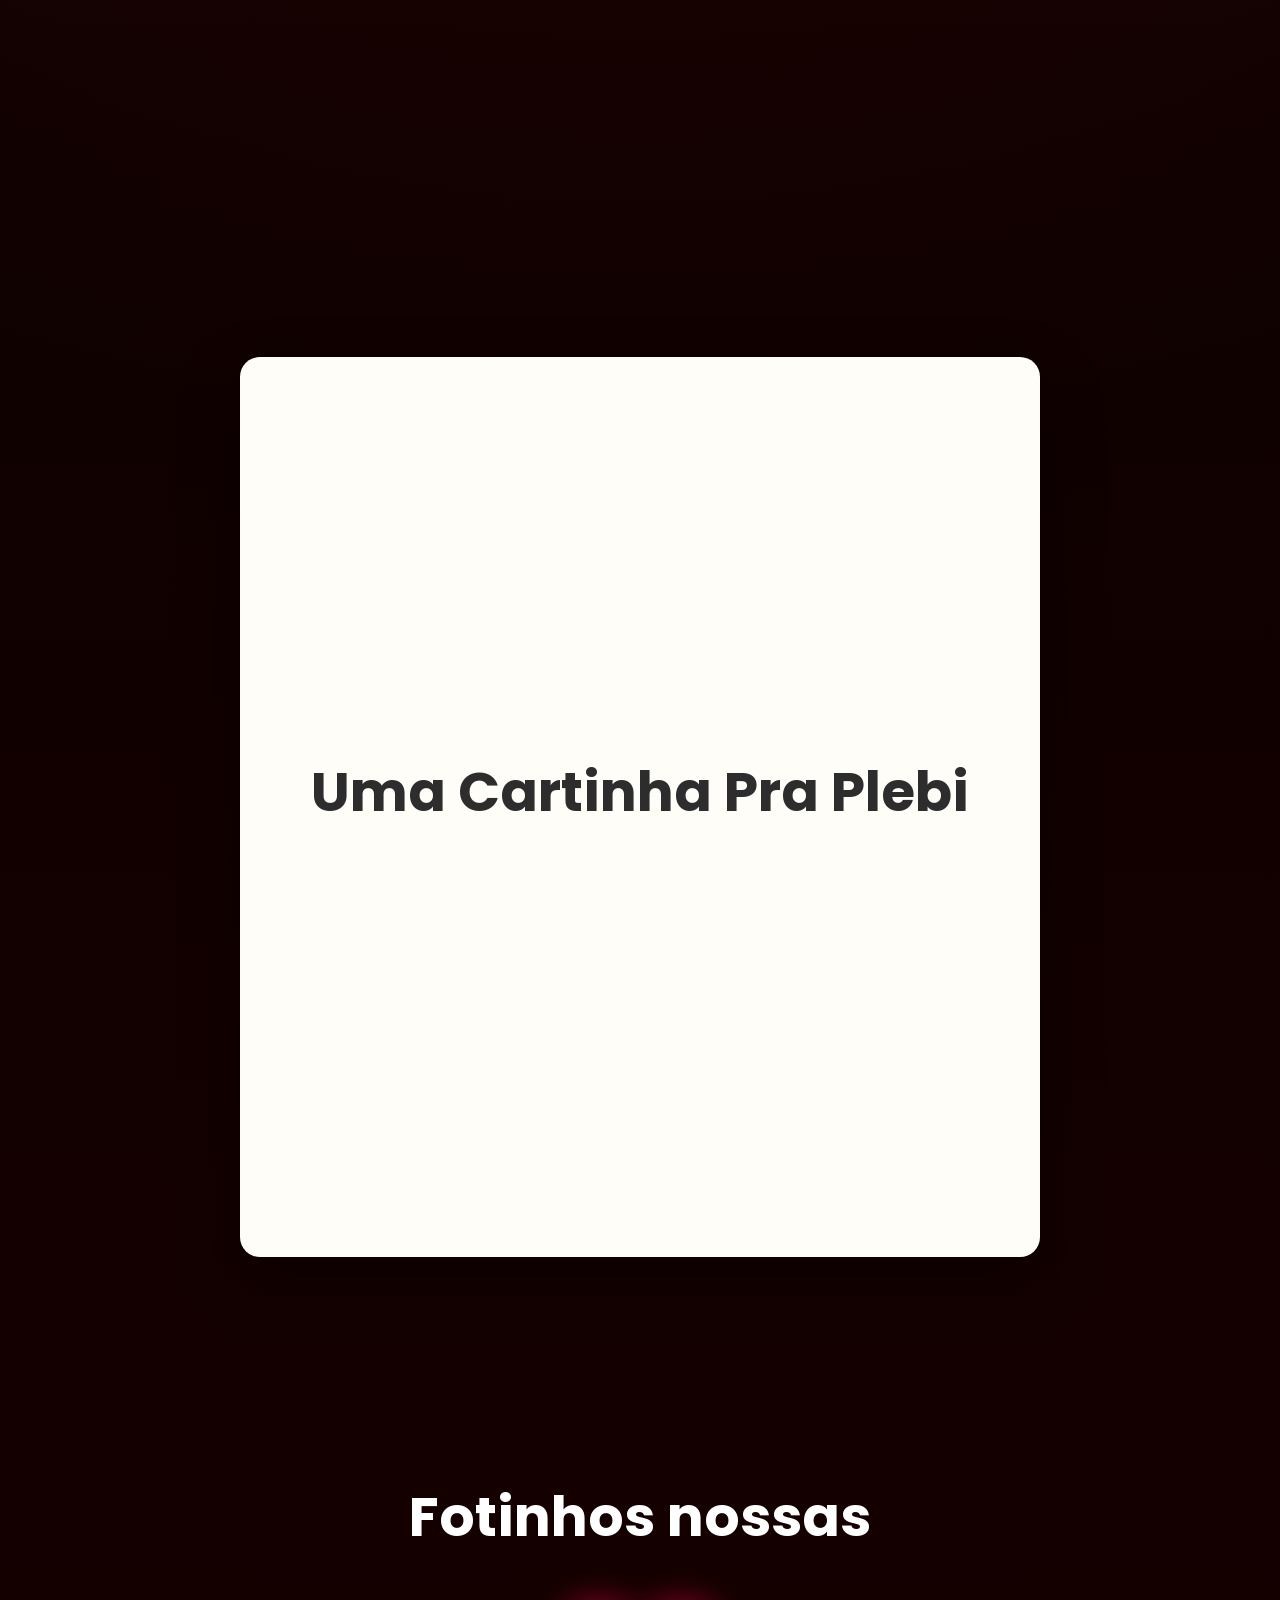
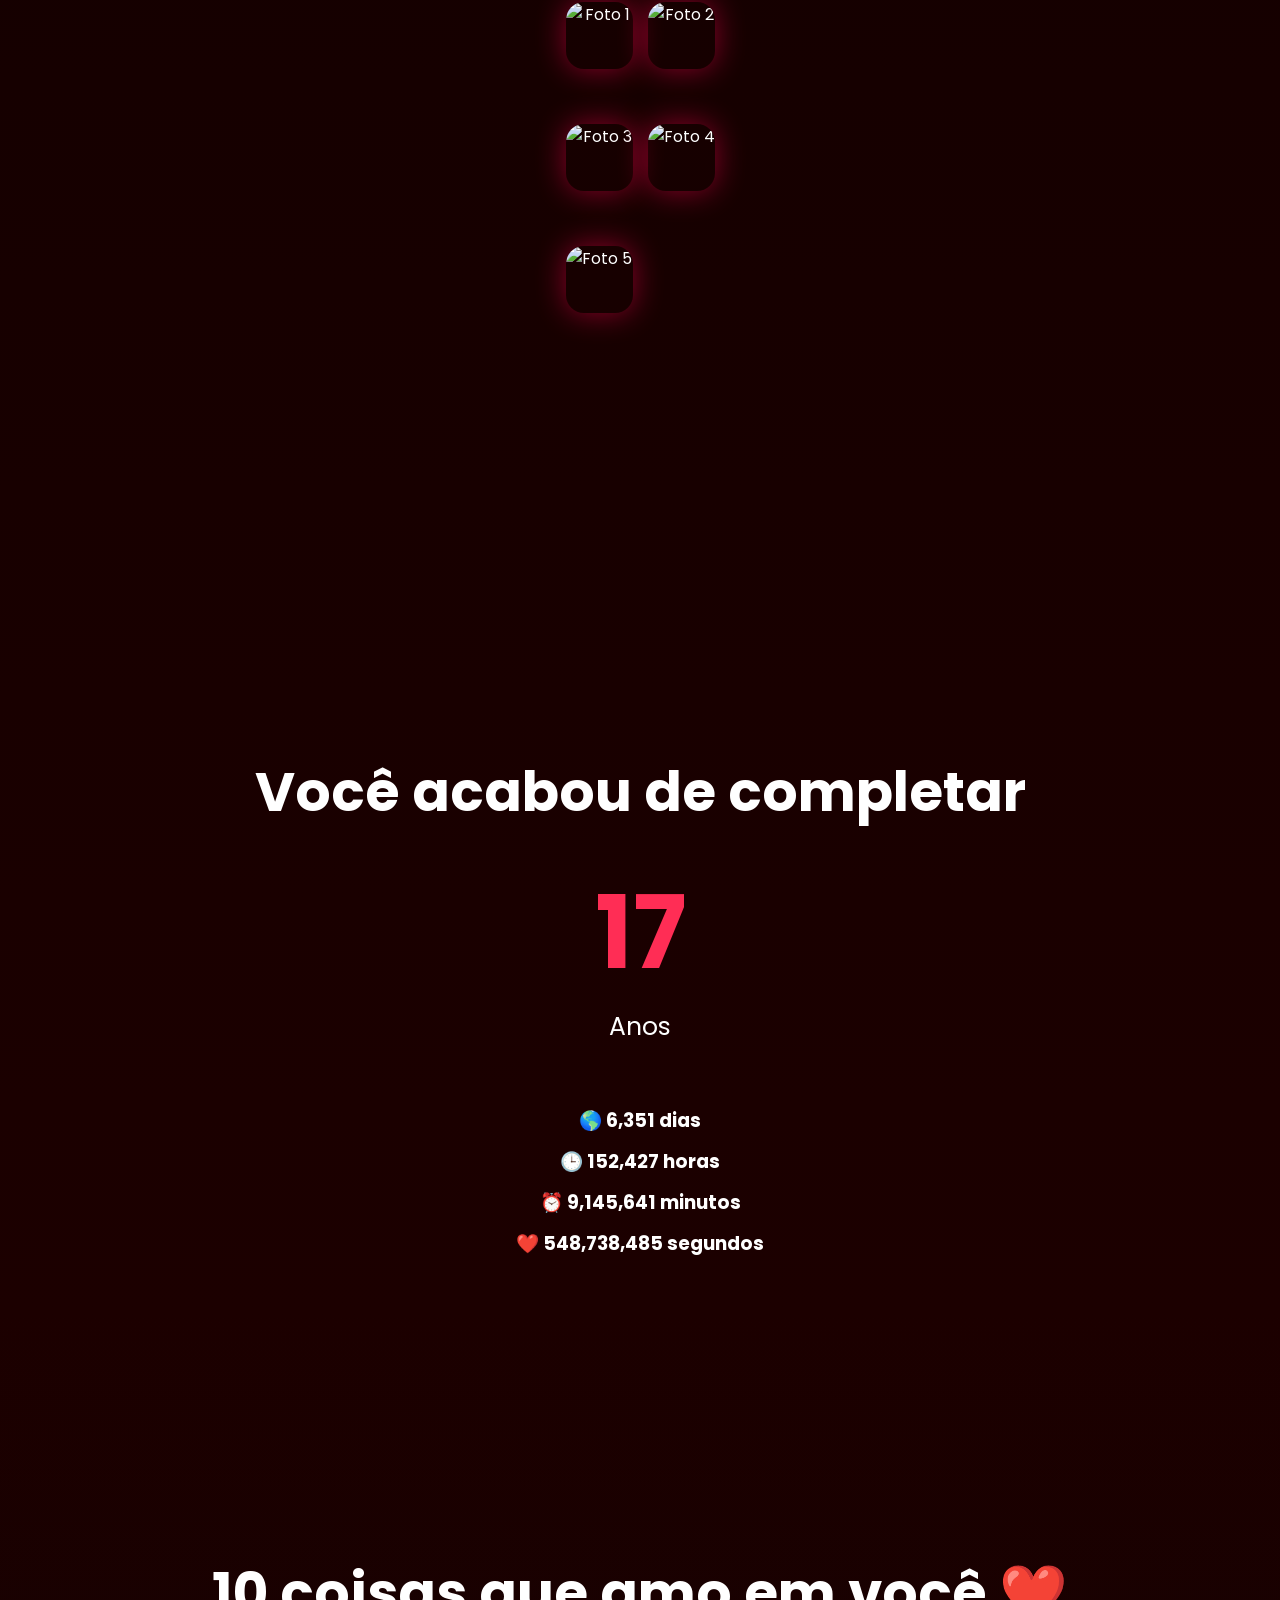
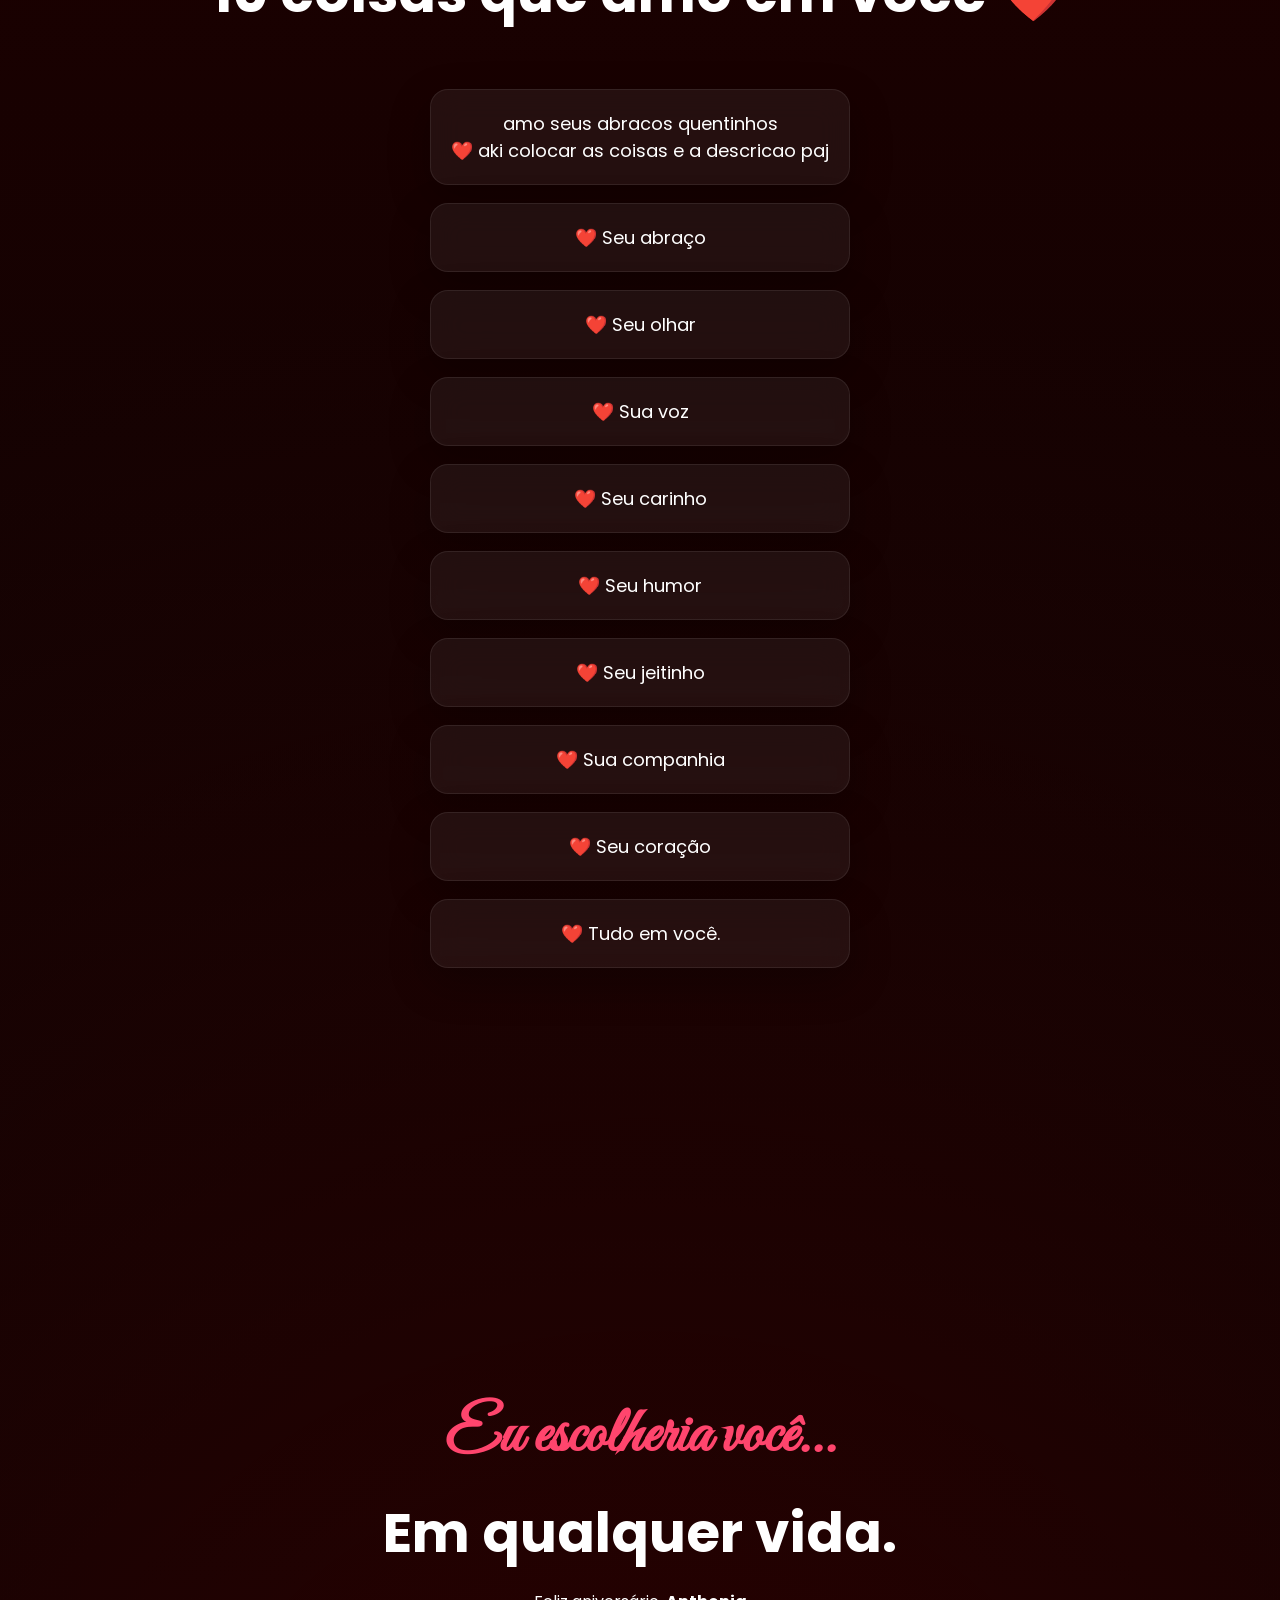
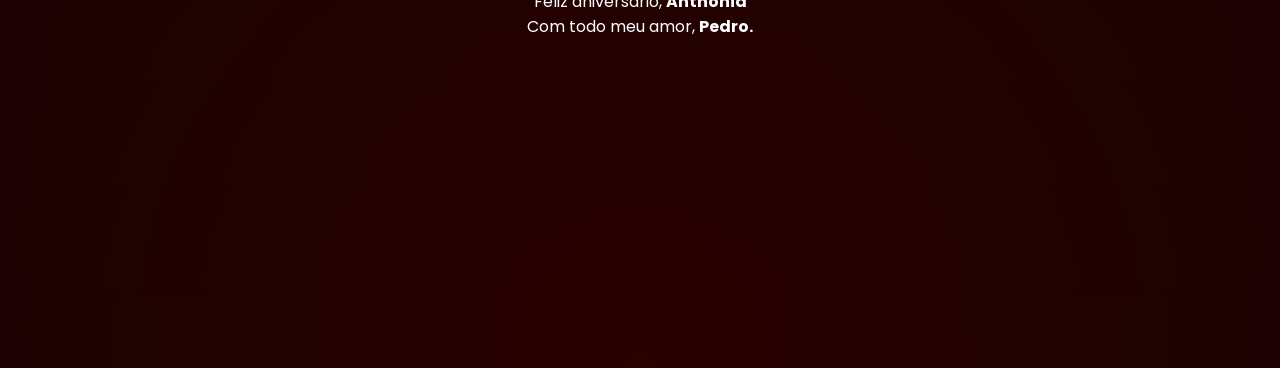
==== commit dc2fbeba: "avanco" ====
--- a/index.html
+++ b/index.html
@@ -1,170 +1,326 @@
 <!DOCTYPE html>
+
+<!--
+===========================================================
+    PROJETO: Feliz Aniversário Anthonia ❤️
+    Autor: euzinho
+    Objetivo:
+    Criar uma página interativa e personalizada para
+    comemorar os 17 anos da Anthonia.
+===========================================================
+-->
+
 <html lang="pt-BR">
 
 <head>
 
-<meta charset="UTF-8">
-<meta name="viewport" content="width=device-width, initial-scale=1.0">
-
-<title>Para Anthonia ❤️</title>
-
-<link rel="stylesheet" href="style.css">
-
-<link rel="preconnect" href="https://fonts.googleapis.com">
-<link href="https://fonts.googleapis.com/css2?family=Poppins:wght@300;500;700&family=Great+Vibes&display=swap" rel="stylesheet">
-
-<script src="https://cdn.jsdelivr.net/npm/canvas-confetti@1.6.0/dist/confetti.browser.min.js"></script>
+    <!-- ==========================================================
+         CONFIGURAÇÕES BÁSICAS DA PÁGINA
+    =========================================================== -->
+
+    <!-- Define a codificação de caracteres -->
+    <meta charset="UTF-8">
+
+    <!-- Responsividade para celulares -->
+    <meta name="viewport" content="width=device-width, initial-scale=1.0">
+
+    <!-- Título exibido na aba do navegador -->
+    <title>Para Anthonia ❤️</title>
+
+    <!-- Arquivo principal de estilos -->
+    <link rel="stylesheet" href="style.css">
+
+
+    <!-- ==========================================================
+         FONTES DO GOOGLE
+    =========================================================== -->
+
+    <!-- Pré-conexão para carregar as fontes mais rapidamente -->
+    <link rel="preconnect" href="https://fonts.googleapis.com">
+
+    <!-- Fonte principal e fonte cursiva -->
+    <link href="https://fonts.googleapis.com/css2?family=Poppins:wght@300;500;700&family=Great+Vibes&display=swap"
+        rel="stylesheet">
+
+
+    <!-- ==========================================================
+         BIBLIOTECAS EXTERNAS
+    =========================================================== -->
+
+    <!-- Biblioteca responsável pelos confetes -->
+    <script src="https://cdn.jsdelivr.net/npm/canvas-confetti@1.6.0/dist/confetti.browser.min.js"></script>
 
 </head>
 
 <body>
 
-<div id="loading">
-
-<h1>❤️</h1>
-
-<p>Carregando uma surpresa...</p>
-
-</div>
-
-<canvas id="hearts"></canvas>
-
-<section class="hero">
-
-<h2>Para a garota mais incrível...</h2>
-
-<h1>Anthonia</h1>
-
-<p>Feliz Aniversário ❤️</p>
-
-<a href="#inicio" class="btn">Começar</a>
-
-</section>
-
-<section id="inicio">
-
-<h2>17 anos de luz ✨</h2>
-
-<img src="img/foto1.jpg">
-
-<p>
-Hoje o mundo comemora o nascimento da garota que tornou
-meus dias mais felizes.
-</p>
-
-</section>
-
-<section class="galeria">
-
-<h2>Nossos Momentos</h2>
-
-<div class="fotos">
-
-<img src="img/foto1.jpg">
-
-<img src="img/foto2.jpg">
-
-<img src="img/foto3.jpg">
-
-<img src="img/foto4.jpg">
-
-<img src="img/foto5.jpg">
-
-</div>
-
-</section>
-
-<section class="carta">
-
-<h2>Uma Carta Para Você</h2>
-
-<p id="typing"></p>
-
-</section>
-
-<section class="contador">
-
-<h2>Você acabou de completar</h2>
-
-<div class="idade">
-
-<span>17</span>
-
-<p>Anos</p>
-
-</div>
-
-<div id="tempo"></div>
-
-</section>
-
-<section class="amor">
-
-<h2>10 coisas que amo em você ❤️</h2>
-
-<div class="cards">
-
-<div>❤️ Seu sorriso</div>
-
-<div>❤️ Seu abraço</div>
-
-<div>❤️ Seu olhar</div>
-
-<div>❤️ Sua voz</div>
-
-<div>❤️ Seu carinho</div>
-
-<div>❤️ Seu humor</div>
-
-<div>❤️ Seu jeitinho</div>
-
-<div>❤️ Sua companhia</div>
-
-<div>❤️ Seu coração</div>
-
-<div>❤️ Tudo em você.</div>
-
-</div>
-
-</section>
-
-<section class="final">
-
-<h1>Eu escolheria você...</h1>
-
-<h2>Em qualquer vida.</h2>
-
-<p>
-
-Feliz aniversário,
-
-<strong>Anthonia ❤️</strong>
-
-</p>
-
-<p>
-
-Com todo meu amor,
-
-<strong>Bart.</strong>
-
-</p>
-
-<button id="surpresa">
-
-Clique aqui ❤️
-
-</button>
-
-</section>
-
-<audio id="music" controls>
-
-<source src="audio/musica.mp3" type="audio/mpeg">
-
-</audio>
-
-<script src="script.js"></script>
+    <!-- ==========================================================
+         TELA DE CARREGAMENTO
+    =========================================================== -->
+
+    <!--
+        Exibida durante alguns segundos enquanto o
+        JavaScript prepara toda a experiência.
+    -->
+
+    <div id="loading">
+
+        <h1>❤️</h1>
+
+        <p>Carregando uma surpresa...</p>
+
+    </div>
+
+
+    <!-- ==========================================================
+         CANVAS
+    =========================================================== -->
+
+    <!--
+        Reservado para futuras animações utilizando Canvas.
+        Atualmente os corações são criados pelo JavaScript.
+    -->
+
+    <canvas id="hearts"></canvas>
+
+
+    <!-- ==========================================================
+         HERO
+    =========================================================== -->
+
+    <!--
+        Primeira tela apresentada ao usuário.
+
+        Contém:
+        • Nome
+        • Mensagem principal
+        • Botão para iniciar a experiência
+    -->
+
+    <section class="hero">
+
+        <h2>Para a garota mais incrível...</h2>
+
+        <h1>Anthonia</h1>
+
+        <p>Feliz Aniversário ❤️</p>
+
+        <a href="#inicio" class="btn">
+
+            Começar
+
+        </a>
+
+    </section>
+
+
+    <!-- ==========================================================
+         INTRODUÇÃO
+    =========================================================== -->
+
+    <!--
+        Pequena homenagem apresentando
+        o aniversário da Anthonia.
+    -->
+
+    <section id="inicio">
+
+        <h2>17 anos do meu amor</h2>
+
+        <img src="img/foto1.jpg" alt="Foto da Anthonia">
+
+        <p>
+
+            Hoje o mundo comemora o nascimento da garota
+            que tornou meus dias mais felizes.
+
+        </p>
+
+    </section>
+
+    <!-- ==========================================================
+         CARTA
+    =========================================================== -->
+
+    <!--
+        O conteúdo desta carta é escrito
+        automaticamente pelo JavaScript utilizando
+        efeito de máquina de escrever.
+    -->
+
+    <section class="carta">
+
+        <h2>Uma Cartinha Pra Plebi</h2>
+
+        <p id="typing"></p>
+
+    </section>
+
+
+
+
+
+    <!-- ==========================================================
+         GALERIA DE FOTOS
+    =========================================================== -->
+
+    <!--
+        Local onde serão exibidas as fotos
+        do casal.
+
+        O JavaScript permite ampliar cada foto.
+    -->
+
+    <section class="galeria">
+
+        <h2>Fotinhos nossas</h2>
+
+        <div class="fotos">
+
+            <img src="img/foto1.jpg" alt="Foto 1">
+
+            <img src="img/foto2.jpg" alt="Foto 2">
+
+            <img src="img/foto3.jpg" alt="Foto 3">
+
+            <img src="img/foto4.jpg" alt="Foto 4">
+
+            <img src="img/foto5.jpg" alt="Foto 5">
+
+        </div>
+
+    </section>
+
+
+
+
+
+    <!-- ==========================================================
+         CONTADOR
+    =========================================================== -->
+
+    <!--
+        Exibe a idade atual e o tempo
+        desde o nascimento da Anthonia.
+
+        Atualizado automaticamente a cada segundo.
+    -->
+
+    <section class="contador">
+
+        <h2>Você acabou de completar</h2>
+
+        <div class="idade">
+
+            <span>17</span>
+
+            <p>Anos</p>
+
+        </div>
+
+        <div id="tempo"></div>
+
+    </section>
+
+
+    <!-- ==========================================================
+         10 COISAS QUE AMO EM VOCÊ
+    =========================================================== -->
+
+    <!--
+        Cards destacando algumas das
+        qualidades da Anthonia.
+    -->
+
+    <section class="amor">
+
+        <h2>10 coisas que amo em você ❤️</h2>
+
+        <div class="cards">
+
+            <div> amo seus abracos quentinhos
+                <br>❤️ aki colocar as coisas e a descricao paj
+            </div>
+
+            <div>❤️ Seu abraço</div>
+
+            <div>❤️ Seu olhar</div>
+
+            <div>❤️ Sua voz</div>
+
+            <div>❤️ Seu carinho</div>
+
+            <div>❤️ Seu humor</div>
+
+            <div>❤️ Seu jeitinho</div>
+
+            <div>❤️ Sua companhia</div>
+
+            <div>❤️ Seu coração</div>
+
+            <div>❤️ Tudo em você.</div>
+
+        </div>
+
+    </section>
+
+
+    <!-- ==========================================================
+         ENCERRAMENTO
+    =========================================================== -->
+
+    <!--
+        Última tela da experiência.
+
+        O botão dispara uma surpresa criada
+        pelo JavaScript.
+    -->
+
+    <section class="final">
+
+        <h1>Eu escolheria você...</h1>
+
+        <h2>Em qualquer vida.</h2>
+
+        <p>
+
+            Feliz aniversário,
+
+            <strong>Anthonia </strong>
+
+        </p>
+
+        <p>
+
+            Com todo meu amor,
+
+            <strong>Pedro.</strong>
+
+        </p>
+
+
+    </section>
+
+
+
+    <!-- ==========================================================
+         JAVASCRIPT
+    =========================================================== -->
+
+    <!--
+        Arquivo responsável por:
+
+        • Loading
+        • Carta digitando
+        • Contador
+        • Galeria
+        • Confetes
+        • Corações
+        • Música
+        • Surpresa final
+    -->
+
+    <script src="script.js"></script>
 
 </body>
 
--- a/style.css
+++ b/style.css
@@ -1,442 +1,645 @@
-/* ===========================
-   RESET
-=========================== */
-
-*{
-    margin:0;
-    padding:0;
-    box-sizing:border-box;
-    scroll-behavior:smooth;
-}
-
-body{
-    font-family:'Poppins',sans-serif;
-    background:linear-gradient(180deg,#080808,#170000,#2b0000,#080808);
-    color:white;
-    overflow-x:hidden;
-}
-
-/* Barra de rolagem */
-
-::-webkit-scrollbar{
-    width:8px;
-}
-
-::-webkit-scrollbar-thumb{
-    background:#ff2d55;
-    border-radius:20px;
-}
-
-/* ===========================
-LOADING
-=========================== */
-
-#loading{
-    position:fixed;
-    width:100%;
-    height:100%;
-    background:black;
-    display:flex;
-    justify-content:center;
-    align-items:center;
-    flex-direction:column;
-    z-index:999;
-}
-
-#loading h1{
-    font-size:70px;
-    animation:pulse 1.5s infinite;
-}
-
-#loading p{
-    margin-top:20px;
-    color:#ddd;
-}
-
-@keyframes pulse{
-
-0%{transform:scale(1);}
-50%{transform:scale(1.2);}
-100%{transform:scale(1);}
-
-}
-
-/* ===========================
-HERO
-=========================== */
-
-.hero{
-
-height:100vh;
-
-display:flex;
-
-justify-content:center;
-
-align-items:center;
-
-flex-direction:column;
-
-text-align:center;
-
-padding:20px;
-
-background:url("https://images.unsplash.com/photo-1516589178581-6cd7833ae3b2?auto=format&fit=crop&w=1200&q=80");
-
-background-size:cover;
-
-background-position:center;
-
-}
-
-.hero h2{
-
-font-weight:300;
-
-font-size:22px;
-
-}
-
-.hero h1{
-
-font-family:'Great Vibes',cursive;
-
-font-size:72px;
-
-margin:20px 0;
-
-color:#ff456d;
-
-text-shadow:0 0 25px red;
-
-}
-
-.hero p{
-
-font-size:22px;
-
-margin-bottom:35px;
-
-}
-
-.btn{
-
-background:#ff2d55;
-
-padding:15px 35px;
-
-border-radius:40px;
-
-text-decoration:none;
-
-color:white;
-
-font-weight:bold;
-
-transition:.3s;
-
-}
-
-.btn:hover{
-
-transform:scale(1.08);
-
-background:#ff5577;
-
-}
-
-/* ===========================
-SEÇÕES
-=========================== */
-
-section{
-
-padding:80px 20px;
-
-text-align:center;
-
-}
-
-section h2{
-
-font-size:35px;
-
-margin-bottom:30px;
-
-}
-
-/* ===========================
-IMAGEM
-=========================== */
-
-section img{
-
-width:90%;
-
-max-width:350px;
-
-border-radius:20px;
-
-margin:20px auto;
-
-display:block;
-
-box-shadow:0 0 30px rgba(255,0,80,.5);
-
-}
-
-/* ===========================
-GALERIA
-=========================== */
-
-.fotos{
-
-display:grid;
-
-grid-template-columns:1fr 1fr;
-
-gap:15px;
-
-}
-
-.fotos img{
-
-transition:.4s;
-
-cursor:pointer;
-
-}
-
-.fotos img:hover{
-
-transform:scale(1.08);
-
-}
-
-/* ===========================
-CARTA
-=========================== */
-
-.carta{
-
-background:rgba(255,255,255,.05);
-
-backdrop-filter:blur(15px);
-
-margin:40px 20px;
-
-border-radius:25px;
-
-padding:40px;
-
-}
-
-#typing{
-
-font-size:20px;
-
-line-height:40px;
-
-}
-
-/* ===========================
-CARDS
-=========================== */
-
-.cards{
-
-display:grid;
-
-grid-template-columns:1fr;
-
-gap:18px;
-
-margin-top:30px;
-
-}
-
-.cards div{
-
-background:rgba(255,255,255,.08);
-
-padding:20px;
-
-border-radius:18px;
-
-transition:.3s;
-
-font-size:18px;
-
-}
-
-.cards div:hover{
-
-transform:translateY(-6px);
-
-background:#ff2d55;
-
-}
-
-/* ===========================
-CONTADOR
-=========================== */
-
-.idade span{
-
-font-size:100px;
-
-font-weight:bold;
-
-color:#ff2d55;
-
-}
-
-.idade p{
-
-font-size:25px;
-
-margin-bottom:30px;
-
-}
-
-/* ===========================
-FINAL
-=========================== */
-
-.final{
-
-height:100vh;
-
-display:flex;
-
-justify-content:center;
-
-align-items:center;
-
-flex-direction:column;
-
-}
-
-.final h1{
-
-font-family:'Great Vibes';
-
-font-size:65px;
-
-color:#ff456d;
-
-}
-
-.final h2{
-
-margin:20px;
-
-}
-
-.final button{
-
-margin-top:30px;
-
-padding:18px 40px;
-
-font-size:20px;
-
-background:#ff2d55;
-
-border:none;
-
-border-radius:40px;
-
-color:white;
-
-cursor:pointer;
-
-transition:.3s;
-
-}
-
-.final button:hover{
-
-transform:scale(1.1);
-
-}
-
-/* ===========================
-MÚSICA
-=========================== */
-
-audio{
-
-position:fixed;
-
-bottom:15px;
-
-right:15px;
-
-width:260px;
-
-opacity:.7;
-
-}
-
-/* ===========================
-RESPONSIVO
-=========================== */
-
-@media(max-width:600px){
-
-.hero h1{
-
-font-size:55px;
-
-}
-
-section h2{
-
-font-size:28px;
-
-}
-
-.final h1{
-
-font-size:50px;
-
-}
-
-.cards{
-
-gap:12px;
-
-}
-
-}
-
-
-/* =============================
-   CORAÇÕES
-============================= */
-
-@keyframes cair {
-
-    0%{
-        transform:translateY(-100px) rotate(0deg);
-        opacity:1;
+/* =====================================================
+   1. RESET E CONFIGURAÇÕES GERAIS
+===================================================== */
+
+/*
+    Remove margens e paddings padrões do navegador,
+    aplica box-sizing para facilitar os cálculos de layout
+    e ativa o scroll suave entre âncoras.
+*/
+* {
+    margin: 0;
+    padding: 0;
+    box-sizing: border-box;
+    scroll-behavior: smooth;
+}
+
+/*
+    Variáveis globais utilizadas em todo o projeto.
+    Facilita alterar cores futuramente.
+*/
+:root {
+
+    --background: #060606;
+    --background-dark: #110000;
+    --background-light: #1c0000;
+
+    --primary: #ff2d55;
+    --primary-light: #ff456d;
+
+    --white: #ffffff;
+    --text: #dddddd;
+
+}
+
+/*
+    Estilo geral da página.
+    Cria um fundo com degradês vermelhos para dar
+    sensação de profundidade.
+*/
+body {
+
+    font-family: "Poppins", sans-serif;
+
+    color: white;
+
+    overflow-x: hidden;
+
+    background:
+
+        radial-gradient(circle at top, #3a0000 0%, transparent 30%),
+
+        radial-gradient(circle at bottom, #2a0000 0%, transparent 25%),
+
+        linear-gradient(180deg,
+
+            var(--background),
+
+            var(--background-dark),
+
+            var(--background-light),
+
+            var(--background));
+
+}
+
+/* =====================================================
+   3. TELA DE CARREGAMENTO (LOADING)
+===================================================== */
+
+/*
+    Tela exibida enquanto o site é carregado.
+*/
+#loading {
+
+    position: fixed;
+
+    inset: 0;
+
+    background: black;
+
+    display: flex;
+
+    justify-content: center;
+
+    align-items: center;
+
+    flex-direction: column;
+
+    z-index: 999;
+
+}
+
+/*
+    Ícone de coração do loading.
+*/
+#loading h1 {
+
+    font-size: 70px;
+
+    animation: pulse 1.5s infinite;
+
+}
+
+/*
+    Texto abaixo do coração.
+*/
+#loading p {
+
+    margin-top: 20px;
+
+    color: #ddd;
+
+}
+
+/*
+    Animação de pulsação.
+*/
+@keyframes pulse {
+
+    0% {
+        transform: scale(1);
     }
 
-    100%{
-        transform:translateY(120vh) rotate(360deg);
-        opacity:0;
+    50% {
+        transform: scale(1.2);
     }
 
-}
-
-/* =============================
-   ZOOM DAS FOTOS
-============================= */
-
-.zoom{
-    transform:scale(1.8)!important;
-    z-index:999;
-    position:relative;
-    transition:.4s;
+    100% {
+        transform: scale(1);
+    }
+
+}
+
+/* =====================================================
+   4. HERO (PRIMEIRA TELA)
+===================================================== */
+
+/*
+    Primeira seção apresentada ao usuário.
+*/
+.hero {
+
+    position: relative;
+
+    min-height: 100vh;
+
+    display: flex;
+
+    justify-content: center;
+
+    align-items: center;
+
+    flex-direction: column;
+
+    text-align: center;
+
+    padding: 20px;
+
+    background: url("sua-imagem.jpg");
+
+    background-size: cover;
+
+    background-position: center;
+
+}
+
+/*
+    Camada escura sobre a imagem
+    para facilitar a leitura dos textos.
+*/
+.hero::before {
+
+    content: "";
+
+    position: absolute;
+
+    inset: 0;
+
+    background: rgba(0, 0, 0, .45);
+
+    backdrop-filter: blur(2px);
+
+}
+
+/*
+    Mantém o conteúdo acima da camada escura.
+*/
+.hero>* {
+
+    position: relative;
+
+    z-index: 2;
+
+}
+
+/* =====================================================
+   5. BOTÕES
+===================================================== */
+
+/*
+    Botão principal utilizado na Hero e
+    em outras partes do site.
+
+    Possui:
+    - gradiente
+    - sombra
+    - cantos arredondados
+    - animação suave ao passar o mouse
+*/
+
+.btn {
+
+    display: inline-flex;
+
+    justify-content: center;
+
+    align-items: center;
+
+    padding: 16px 40px;
+
+    border-radius: 50px;
+
+    background: linear-gradient(45deg,
+            var(--primary),
+            var(--primary-light));
+
+    color: white;
+
+    font-weight: 600;
+
+    text-decoration: none;
+
+    box-shadow:
+        0 10px 30px rgba(255, 45, 85, .35);
+
+    transition: .35s;
+
+}
+
+/*
+    Efeito quando o usuário passa o mouse.
+*/
+
+.btn:hover {
+
+    transform:
+        translateY(-5px) scale(1.05);
+
+    box-shadow:
+        0 20px 40px rgba(255, 45, 85, .55);
+
+}
+
+/* =====================================================
+   6. SEÇÕES
+===================================================== */
+
+/*
+    Todas as seções utilizam o mesmo padrão.
+
+    Cada seção ocupa praticamente uma tela inteira,
+    mantendo um visual moderno e organizado.
+*/
+
+section {
+
+    min-height: 100vh;
+
+    display: flex;
+
+    justify-content: center;
+
+    align-items: center;
+
+    flex-direction: column;
+
+    padding: 100px 10%;
+
+    text-align: center;
+
+}
+
+/*
+    Título principal das seções.
+*/
+
+section h2 {
+
+    font-size: clamp(32px, 5vw, 55px);
+
+    line-height: 1.3;
+
+    margin-bottom: 30px;
+
+}
+
+/* =====================================================
+   7. IMAGENS
+===================================================== */
+
+/*
+    Configuração padrão para imagens únicas.
+*/
+
+section img {
+
+    width: 90%;
+
+    max-width: 350px;
+
+    display: block;
+
+    margin: 20px auto;
+
+    border-radius: 20px;
+
+    object-fit: cover;
+
+    box-shadow:
+
+        0 0 30px rgba(255, 0, 80, .5);
+
+}
+
+/* =====================================================
+   8. GALERIA
+===================================================== */
+
+/*
+    Organiza as fotos em duas colunas.
+*/
+
+.fotos {
+
+    display: grid;
+
+    grid-template-columns: repeat(2, 1fr);
+
+    gap: 15px;
+
+}
+
+/*
+    Configuração individual das imagens.
+*/
+
+.fotos img {
+
+    width: 100%;
+
+    aspect-ratio: 1/1;
+
+    object-fit: cover;
+
+    border-radius: 18px;
+
+    cursor: pointer;
+
+    transition: .5s;
+
+}
+
+/*
+    Animação ao passar o mouse.
+*/
+
+.fotos img:hover {
+
+    transform:
+
+        translateY(-8px) scale(1.05);
+
+    box-shadow:
+
+        0 20px 40px rgba(255, 45, 85, .4);
+
+}
+
+/* =====================================================
+   9. CARTA
+===================================================== */
+
+/*
+    Caixa onde será exibida a carta.
+
+    A ideia é lembrar uma folha de papel,
+    destacando o texto em relação ao fundo.
+*/
+
+.carta {
+
+    background: #fffdf7;
+
+    color: #2d2d2d;
+
+    max-width: 800px;
+
+    margin: auto;
+
+    padding: 50px;
+
+    border-radius: 20px;
+
+    box-shadow:
+
+        0 25px 60px rgba(0, 0, 0, .35);
+
+}
+
+/*
+    Texto digitado pelo JavaScript.
+*/
+
+#typing {
+
+    font-size: 20px;
+
+    line-height: 40px;
+
+    text-align: left;
+
+    white-space: pre-line;
+
+}
+
+/* =====================================================
+   10. CARDS
+===================================================== */
+
+/*
+    Grade utilizada para listar
+    "10 coisas que amo em você".
+*/
+
+.cards {
+
+    display: grid;
+
+    grid-template-columns: 1fr;
+
+    gap: 18px;
+
+    margin-top: 30px;
+
+}
+
+/*
+    Card individual.
+*/
+
+.cards div {
+
+    background: rgba(255, 255, 255, .06);
+
+    border: 1px solid rgba(255, 255, 255, .08);
+
+    backdrop-filter: blur(15px);
+
+    padding: 20px;
+
+    border-radius: 18px;
+
+    font-size: 18px;
+
+    transition: .3s;
+
+    box-shadow:
+
+        0 15px 40px rgba(0, 0, 0, .25);
+
+}
+
+/*
+    Destaque ao passar o mouse.
+*/
+
+.cards div:hover {
+
+    transform:
+
+        translateY(-6px);
+
+    background: var(--primary);
+
+}
+
+/* =====================================================
+   11. CONTADOR
+===================================================== */
+
+/*
+    Número da idade.
+*/
+
+.idade span {
+
+    font-size: 100px;
+
+    font-weight: bold;
+
+    color: var(--primary);
+
+}
+
+/*
+    Texto "anos".
+*/
+
+.idade p {
+
+    font-size: 25px;
+
+    margin-bottom: 30px;
+
+}
+
+/*
+    Informações calculadas pelo JavaScript.
+*/
+
+#tempo {
+
+    display: flex;
+
+    flex-direction: column;
+
+    gap: 12px;
+
+    margin-top: 30px;
+
+}
+
+/* =====================================================
+   12. TELA FINAL
+===================================================== */
+
+/*
+    Última tela do site.
+*/
+
+.final {
+
+    min-height: 100vh;
+
+    display: flex;
+
+    justify-content: center;
+
+    align-items: center;
+
+    flex-direction: column;
+
+    text-align: center;
+
+}
+
+/*
+    Frase principal.
+*/
+
+.final h1 {
+
+    font-family: "Great Vibes", cursive;
+
+    font-size: 65px;
+
+    color: var(--primary-light);
+
+}
+
+/*
+    Subtítulo.
+*/
+
+.final h2 {
+
+    margin: 20px 0;
+
+}
+
+/*
+    Botão da surpresa final.
+*/
+
+.final button {
+
+    margin-top: 35px;
+
+    padding: 18px 40px;
+
+    border: none;
+
+    border-radius: 40px;
+
+    background: var(--primary);
+
+    color: white;
+
+    font-size: 20px;
+
+    cursor: pointer;
+
+    transition: .35s;
+
+}
+
+/*
+    Animação do botão.
+*/
+
+.final button:hover {
+
+    transform:
+
+        translateY(-5px) scale(1.05);
+
+}
+
+#mensagem-final {
+
+    position: fixed;
+
+    top: 0;
+    left: 0;
+
+    width: 100vw;
+    height: 100vh;
+
+    background: rgba(0, 0, 0, .96);
+
+    display: flex;
+
+    justify-content: center;
+
+    align-items: center;
+
+    flex-direction: column;
+
+    text-align: center;
+
+    z-index: 99999;
+
+    padding: 30px;
+
 }
